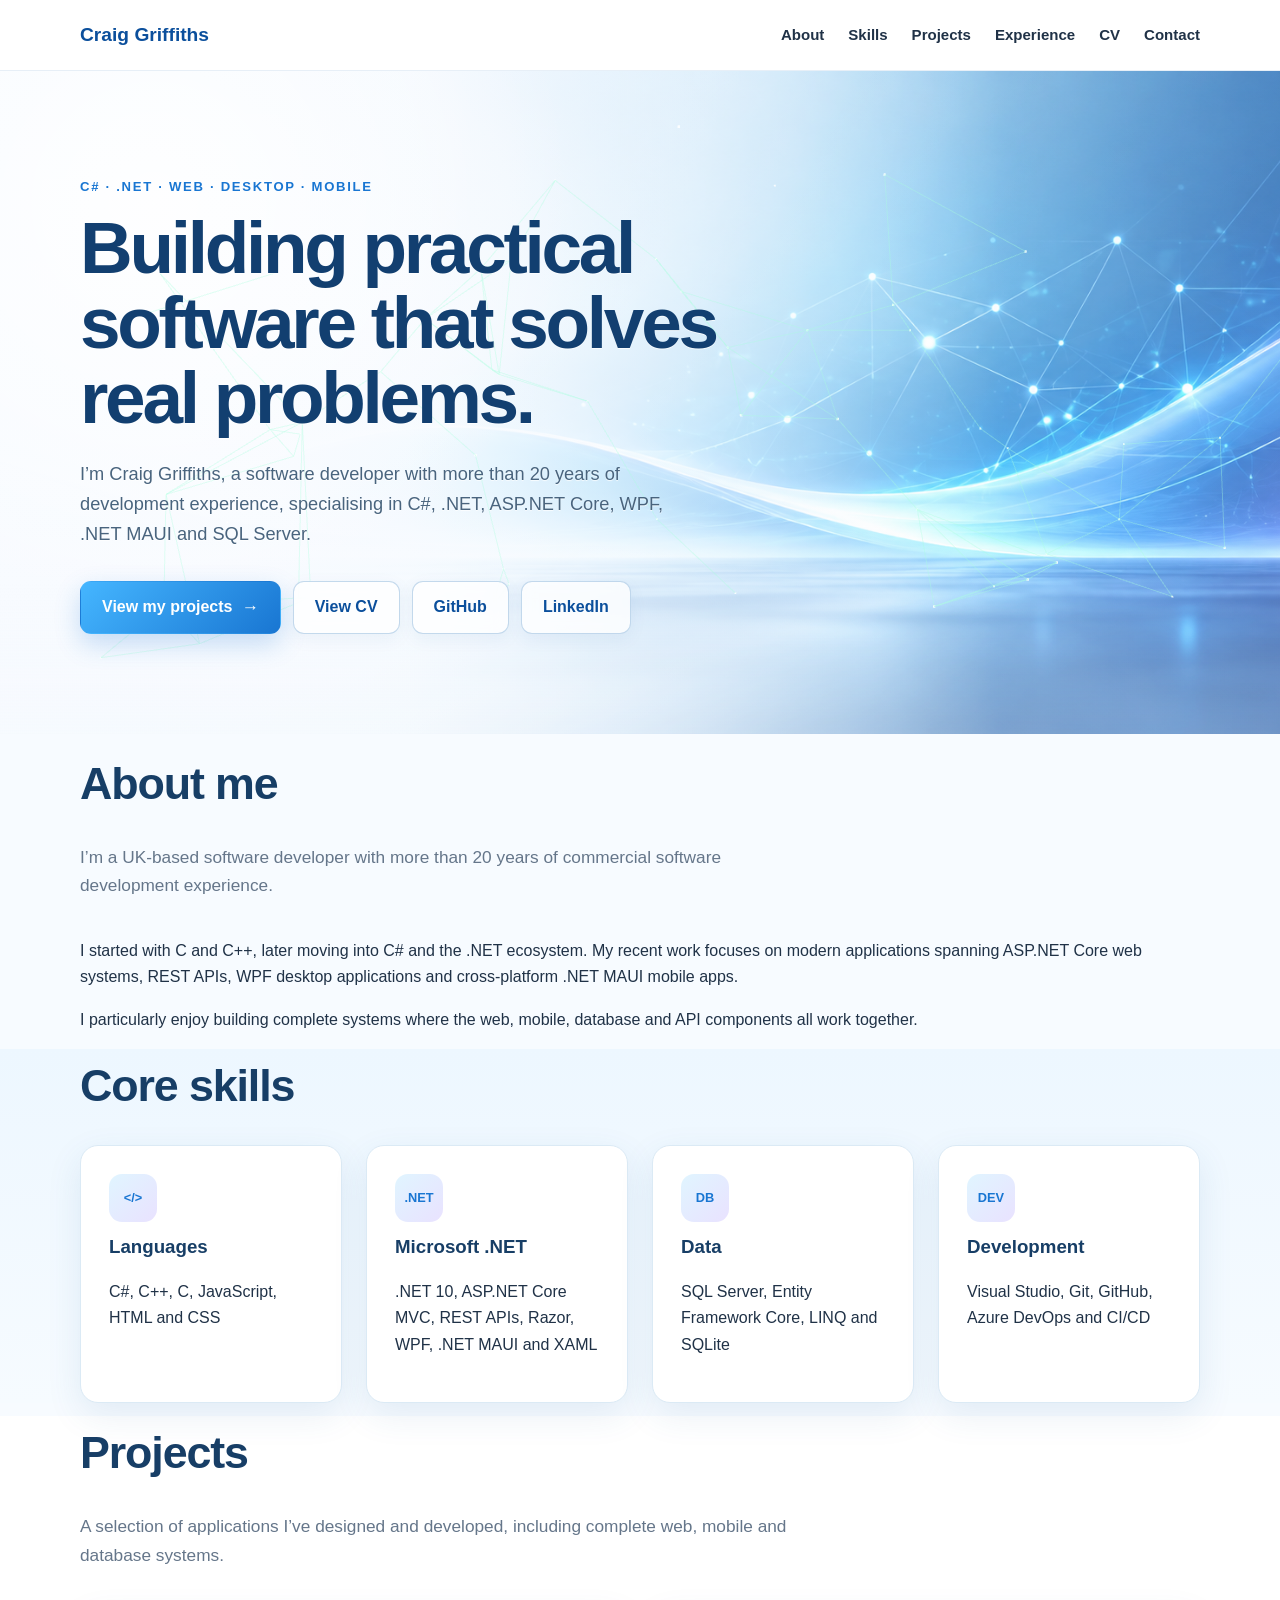
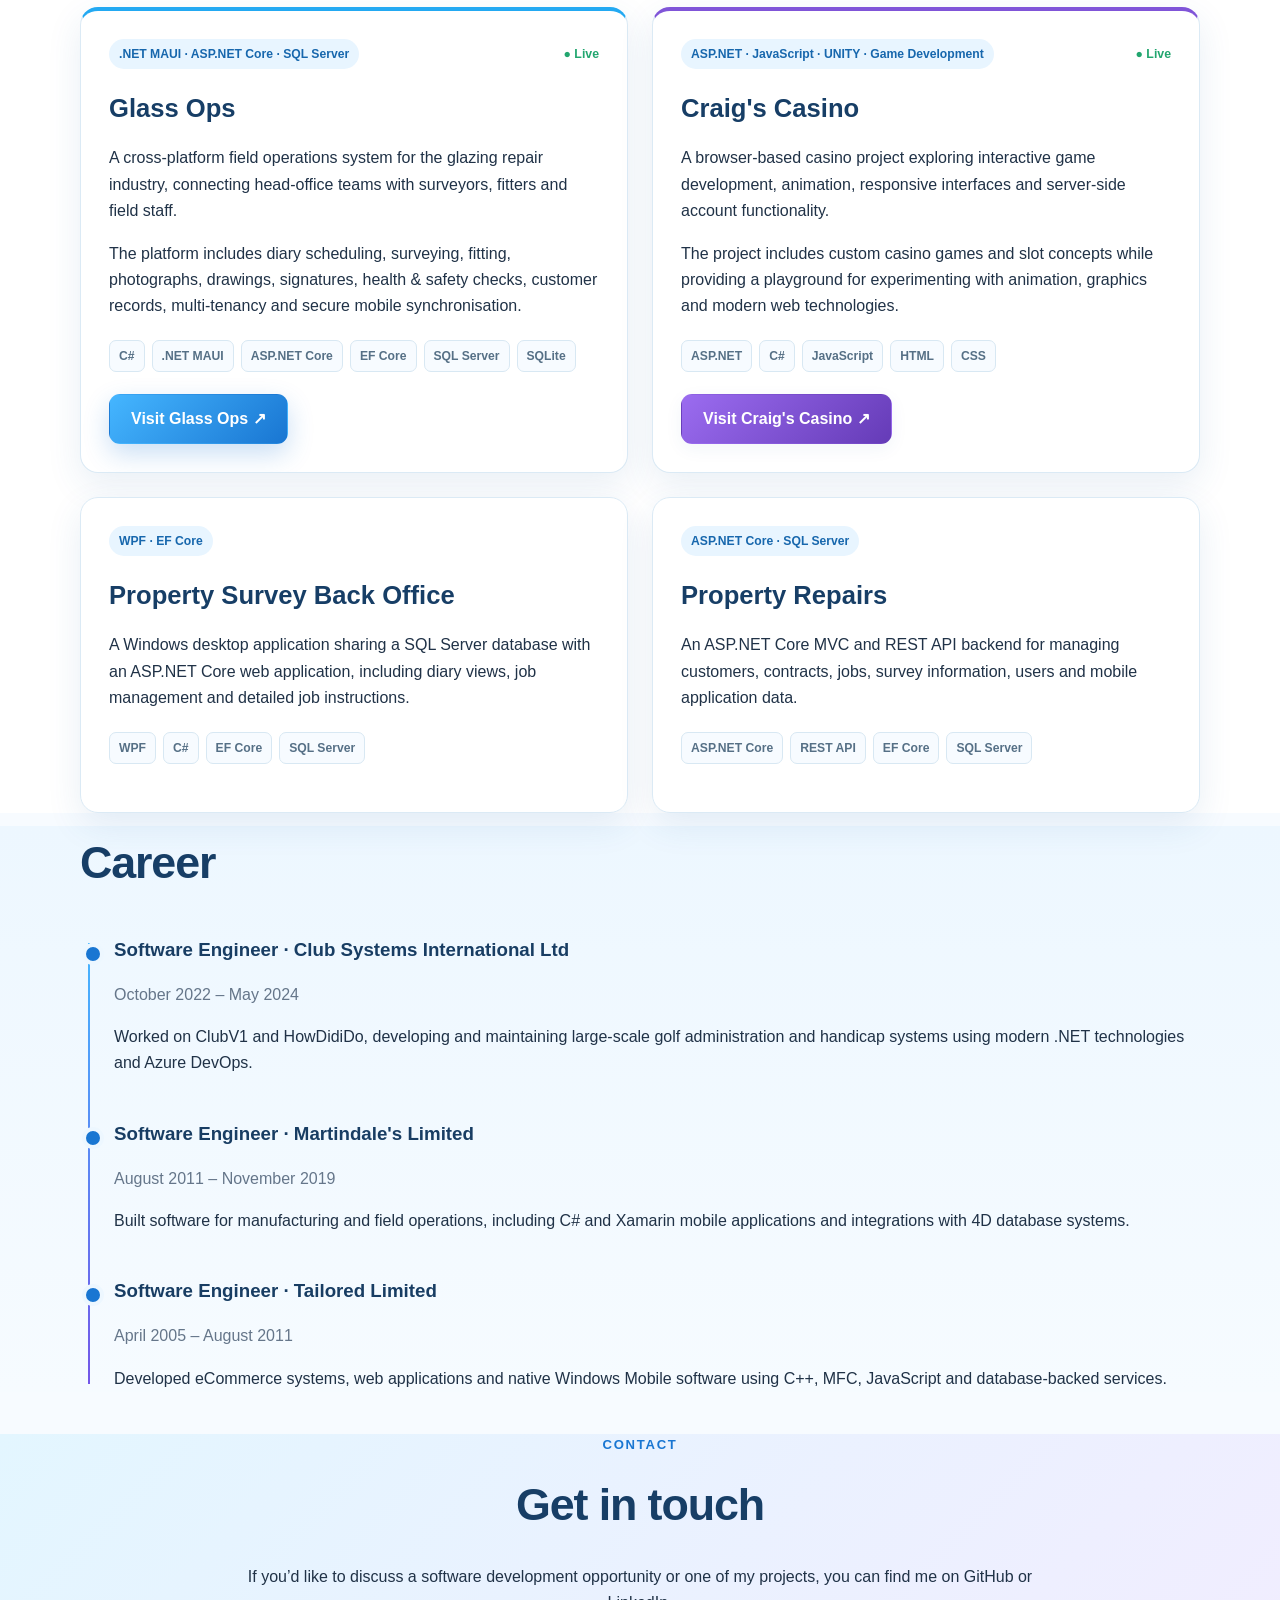
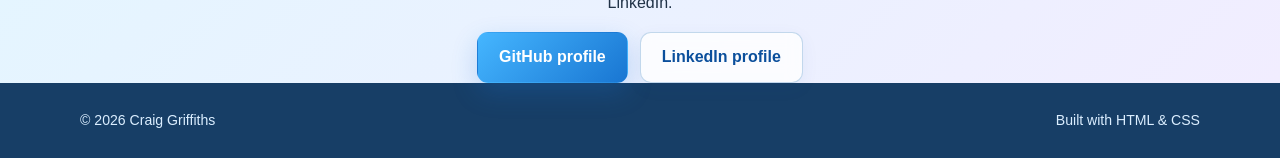
==== index.html @ 045faad8 "updates" ====
<!DOCTYPE html>
<html lang="en">
<head>
    <meta charset="UTF-8" />
    <meta name="viewport" content="width=device-width, initial-scale=1.0" />

    <title>Craig Griffiths | .NET Software Developer</title>

    <meta name="description"
          content="Craig Griffiths - .NET Software Developer with over 20 years of experience in C#, ASP.NET Core, .NET MAUI, WPF, SQL Server and software development." />

    <link rel="canonical" href="https://glassops.co.uk/" />

    <meta property="og:title"
          content="Craig Griffiths | .NET Software Developer" />
    <meta property="og:description"
          content=".NET Software Developer specialising in C#, ASP.NET Core, .NET MAUI, WPF and SQL Server." />
    <meta property="og:url"
          content="https://glassops.co.uk/" />
    <meta property="og:type"
          content="website" />

    <link rel="icon" type="image/png"
          sizes="32x32" href="Images/favicon-32x32.png" />
    <link rel="icon" type="image/png"
          sizes="16x16" href="Images/favicon-16x16.png" />
    <link rel="apple-touch-icon"
          sizes="180x180" href="Images/apple-touch-icon.png" />

    <link rel="stylesheet" href="style.css" />
</head>

<body>

    <header class="site-header">
        <div class="container nav-wrap">

            <a class="brand" href="#top">
                Craig Griffiths
            </a>
            <nav aria-label="Main navigation">
                <a href="#about">About</a>
                <a href="#skills">Skills</a>
                <a href="#projects">Projects</a>
                <a href="#experience">Experience</a>
                <a href="Craig-Griffiths-CV.pdf"
                   target="_blank"
                   rel="noopener">
                    CV
                </a>
                <a href="#contact">Contact</a>
            </nav>

        </div>
    </header>


    <main id="top">

        <!-- HERO -->
        <section class="hero">

            <div id="hero-3d"></div>

            <div class="hero-glow hero-glow-one"></div>
            <div class="hero-glow hero-glow-two"></div>

            <div class="container hero-content hero-content-panel">

                <p class="eyebrow">
                    C# · .NET · Web · Desktop · Mobile
                </p>

                <h1>
                    Building practical software
                    that solves real problems.
                </h1>

                <p class="lead">
                    I’m Craig Griffiths, a software developer with more than
                    20 years of development experience, specialising in C#,
                    .NET, ASP.NET Core, WPF, .NET MAUI and SQL Server.
                </p>

                <div class="actions">

                    <a class="button primary"
                       href="#projects">
                        View my projects <span class="button-arrow">→</span>
                    </a>

                    <a class="button"
                       href="Craig-Griffiths-CV.pdf"
                       target="_blank"
                       rel="noopener">
                        View CV
                    </a>

                    <a class="button"
                       href="https://github.com/craiggriffiths2007"
                       target="_blank"
                       rel="noreferrer">
                        GitHub
                    </a>

                    <a class="button"
                       href="https://www.linkedin.com/in/craig-griffiths-manchester/"
                       target="_blank"
                       rel="noreferrer">
                        LinkedIn
                    </a>

                </div>

            </div>

        </section>


        <!-- ABOUT -->
        <section id="about" class="section">

            <div class="container">

                <p class="section-label"></p>

                <h2>About me</h2>

                <p class="section-intro">
                    I’m a UK-based software developer with more than 20 years
                    of commercial software development experience.
                </p>

                <p>
                    I started with C and C++, later moving into C# and the
                    .NET ecosystem. My recent work focuses on modern applications
                    spanning ASP.NET Core web systems, REST APIs, WPF desktop
                    applications and cross-platform .NET MAUI mobile apps.
                </p>

                <p>
                    I particularly enjoy building complete systems where the web,
                    mobile, database and API components all work together.
                </p>

            </div>

        </section>


        <!-- SKILLS -->
        <section id="skills" class="section alt">

            <div class="container">

                <p class="section-label"></p>

                <h2>Core skills</h2>

                <div class="cards skills-grid">

                    <article class="card">
                        <div class="skill-icon">&lt;/&gt;</div>
                        <h3>Languages</h3>
                        <p>
                            C#, C++, C, JavaScript,
                            HTML and CSS
                        </p>
                    </article>

                    <article class="card">
                        <div class="skill-icon">.NET</div>
                        <h3>Microsoft .NET</h3>
                        <p>
                            .NET 10, ASP.NET Core MVC,
                            REST APIs, Razor, WPF,
                            .NET MAUI and XAML
                        </p>
                    </article>

                    <article class="card">
                        <div class="skill-icon">DB</div>
                        <h3>Data</h3>
                        <p>
                            SQL Server, Entity Framework Core,
                            LINQ and SQLite
                        </p>
                    </article>

                    <article class="card">
                        <div class="skill-icon">DEV</div>
                        <h3>Development</h3>
                        <p>
                            Visual Studio, Git, GitHub,
                            Azure DevOps and CI/CD
                        </p>
                    </article>

                </div>

            </div>

        </section>


        <!-- PROJECTS -->
        <section id="projects" class="section projects-section">

            <div class="container">

                <p class="section-label"></p>

                <h2>Projects</h2>

                <p class="section-intro">
                    A selection of applications I’ve designed and developed,
                    including complete web, mobile and database systems.
                </p>


                <div class="cards project-grid">


                    <!-- GLASS OPS -->
                    <article class="card project-card featured-project">

                        <div class="project-top">

                            <span class="tag">
                                .NET MAUI · ASP.NET Core · SQL Server
                            </span>

                            <span class="live-badge">
                                ● Live
                            </span>

                        </div>

                        <h3>Glass Ops</h3>

                        <p>
                            A cross-platform field operations system for the
                            glazing repair industry, connecting head-office
                            teams with surveyors, fitters and field staff.
                        </p>

                        <p>
                            The platform includes diary scheduling, surveying,
                            fitting, photographs, drawings, signatures,
                            health &amp; safety checks, customer records,
                            multi-tenancy and secure mobile synchronisation.
                        </p>

                        <div class="project-tech">
                            <span>C#</span>
                            <span>.NET MAUI</span>
                            <span>ASP.NET Core</span>
                            <span>EF Core</span>
                            <span>SQL Server</span>
                            <span>SQLite</span>
                        </div>

                        <div class="project-actions">

                            <a class="button primary"
                               href="https://glassops.runasp.net/"
                               target="_blank"
                               rel="noopener">
                                Visit Glass Ops ↗
                            </a>

                        </div>

                    </article>


                    <!-- CRAIG'S CASINO -->
                    <article class="card project-card casino-project">

                        <div class="project-top">

                            <span class="tag">
                                ASP.NET · JavaScript · UNITY · Game Development
                            </span>

                            <span class="live-badge">
                                ● Live
                            </span>

                        </div>

                        <h3>Craig's Casino</h3>

                        <p>
                            A browser-based casino project exploring interactive
                            game development, animation, responsive interfaces
                            and server-side account functionality.
                        </p>

                        <p>
                            The project includes custom casino games and slot
                            concepts while providing a playground for experimenting
                            with animation, graphics and modern web technologies.
                        </p>

                        <div class="project-tech">
                            <span>ASP.NET</span>
                            <span>C#</span>
                            <span>JavaScript</span>
                            <span>HTML</span>
                            <span>CSS</span>
                        </div>

                        <div class="project-actions">

                            <a class="button casino-button"
                               href="https://craigscasino.runasp.net/"
                               target="_blank"
                               rel="noopener">
                                Visit Craig's Casino ↗
                            </a>

                        </div>

                    </article>


                    <!-- BACK OFFICE -->
                    <article class="card project-card">

                        <span class="tag">
                            WPF · EF Core
                        </span>

                        <h3>Property Survey Back Office</h3>

                        <p>
                            A Windows desktop application sharing a SQL Server
                            database with an ASP.NET Core web application,
                            including diary views, job management and detailed
                            job instructions.
                        </p>

                        <div class="project-tech">
                            <span>WPF</span>
                            <span>C#</span>
                            <span>EF Core</span>
                            <span>SQL Server</span>
                        </div>

                    </article>


                    <!-- PROPERTY REPAIRS -->
                    <article class="card project-card">

                        <span class="tag">
                            ASP.NET Core · SQL Server
                        </span>

                        <h3>Property Repairs</h3>

                        <p>
                            An ASP.NET Core MVC and REST API backend for managing
                            customers, contracts, jobs, survey information,
                            users and mobile application data.
                        </p>

                        <div class="project-tech">
                            <span>ASP.NET Core</span>
                            <span>REST API</span>
                            <span>EF Core</span>
                            <span>SQL Server</span>
                        </div>

                    </article>

                </div>

            </div>

        </section>


        <!-- EXPERIENCE -->
        <section id="experience" class="section alt">

            <div class="container">

                <p class="section-label"></p>

                <h2>Career</h2>

                <div class="timeline">

                    <article>

                        <h3>
                            Software Engineer
                            <span>· Club Systems International Ltd</span>
                        </h3>

                        <p class="muted">
                            October 2022 – May 2024
                        </p>

                        <p>
                            Worked on ClubV1 and HowDidiDo, developing and
                            maintaining large-scale golf administration and
                            handicap systems using modern .NET technologies
                            and Azure DevOps.
                        </p>

                    </article>


                    <article>

                        <h3>
                            Software Engineer
                            <span>· Martindale's Limited</span>
                        </h3>

                        <p class="muted">
                            August 2011 – November 2019
                        </p>

                        <p>
                            Built software for manufacturing and field operations,
                            including C# and Xamarin mobile applications and
                            integrations with 4D database systems.
                        </p>

                    </article>


                    <article>

                        <h3>
                            Software Engineer
                            <span>· Tailored Limited</span>
                        </h3>

                        <p class="muted">
                            April 2005 – August 2011
                        </p>

                        <p>
                            Developed eCommerce systems, web applications and
                            native Windows Mobile software using C++, MFC,
                            JavaScript and database-backed services.
                        </p>

                    </article>

                </div>

            </div>

        </section>


        <!-- CONTACT -->
        <section id="contact" class="section contact-section">

            <div class="container narrow">

                <p class="section-label">Contact</p>

                <h2>Get in touch</h2>

                <p>
                    If you’d like to discuss a software development opportunity
                    or one of my projects, you can find me on GitHub or LinkedIn.
                </p>

                <div class="actions center">

                    <a class="button primary"
                       href="https://github.com/craiggriffiths2007"
                       target="_blank"
                       rel="noreferrer">
                        GitHub profile
                    </a>

                    <a class="button"
                       href="https://www.linkedin.com/in/craig-griffiths-4142313aa/"
                       target="_blank"
                       rel="noreferrer">
                        LinkedIn profile
                    </a>

                </div>

            </div>

        </section>

    </main>


    <footer>

        <div class="container footer-content">

            <span>
                © <span id="year"></span> Craig Griffiths
            </span>

            <span>
                Built with HTML &amp; CSS
            </span>

        </div>

    </footer>


    <script>
        document.getElementById('year').textContent =
            new Date().getFullYear();
    </script>

    <script src="lib/three.min.js"></script>
    <script src="hero3d.js"></script>

</body>
</html>
---- style.css ----
:root {
    --blue: #1976d2;
    --blue-dark: #0b4f9c;
    --blue-light: #45b6ff;
    --cyan: #15c5e8;
    --purple: #7357e8;
    --green: #22a66f;
    --casino: #8055d8;
    --casino-dark: #653bb7;
    --text: #203247;
    --muted: #65768a;
    --background: #f7fbff;
    --background-alt: #edf7ff;
    --card: #ffffff;
    --border: #dbeaf5;
    --shadow: 0 12px 35px rgba(40, 100, 160, 0.10);
    --radius: 18px;
}

* {
    box-sizing: border-box;
}

html {
    scroll-behavior: smooth;
}

body {
    margin: 0;
    font-family: Inter, -apple-system, BlinkMacSystemFont, "Segoe UI", sans-serif;
    background: var(--background);
    color: var(--text);
    line-height: 1.65;
}

.container {
    width: min(1120px, calc(100% - 40px));
    margin: 0 auto;
}

.narrow {
    max-width: 820px;
}

/* HEADER */

.site-header {
    position: sticky;
    top: 0;
    z-index: 50;
    background: rgba(255, 255, 255, 0.92);
    backdrop-filter: blur(16px);
    -webkit-backdrop-filter: blur(16px);
    border-bottom: 1px solid rgba(20, 100, 180, 0.10);
}

.nav-wrap {
    min-height: 70px;
    display: flex;
    align-items: center;
    justify-content: space-between;
    gap: 30px;
}

.brand {
    color: var(--blue-dark);
    font-size: 1.2rem;
    font-weight: 800;
    text-decoration: none;
}

nav {
    display: flex;
    gap: 24px;
}

nav a {
    color: var(--text);
    font-size: 0.94rem;
    font-weight: 600;
    text-decoration: none;
    transition: color 0.2s ease, transform 0.2s ease;
}

nav a:hover {
    color: var(--blue);
}

/* HERO */

.hero {
    position: relative;
    overflow: hidden;
    min-height: 550px;
    display: flex;
    align-items: center;
    isolation: isolate;

    /* LinkedIn-style artwork as the hero background */
    background-image:
        linear-gradient(
            90deg,
            rgba(247, 251, 255, 0.97) 0%,
            rgba(247, 251, 255, 0.91) 32%,
            rgba(247, 251, 255, 0.55) 54%,
            rgba(247, 251, 255, 0.06) 78%
        ),
        url("Images/hero-background.png");

    background-size: cover;
    background-position: center;
    background-repeat: no-repeat;
}

.hero::before {
    content: "";
    position: absolute;
    inset: 0;
    z-index: 0;
    pointer-events: none;
    background:
        radial-gradient(circle at 12% 20%, rgba(255,255,255,0.88), transparent 34%),
        linear-gradient(180deg, rgba(255,255,255,0.05), rgba(255,255,255,0.12));
}

.hero::after {
    content: "";
    position: absolute;
    inset: auto 0 0 0;
    height: 150px;
    z-index: 1;
    pointer-events: none;
    background: linear-gradient(to bottom, transparent, rgba(247, 251, 255, 0.20));
}

#hero-3d {
    position: absolute;
    inset: 0;
    z-index: 1;
    pointer-events: none;
}

#hero-3d canvas {
    display: block;
    width: 100%;
    height: 100%;
}

.hero-glow {
    display: none;
}

.hero-content {
    position: relative;
    z-index: 3;
    padding: 92px 0 100px;
    max-width: none;
}

.hero-content-panel {
    width: min(1120px, calc(100% - 40px));
}

.hero-content-panel > * {
    max-width: 650px;
}

.eyebrow,
.section-label {
    margin-bottom: 12px;
    color: var(--blue);
    font-size: 0.82rem;
    font-weight: 800;
    letter-spacing: 0.13em;
    text-transform: uppercase;
}

.hero h1 {
    max-width: 660px;
    margin: 0 0 24px;
    color: #123f70;
    font-size: clamp(2.8rem, 5.7vw, 4.65rem);
    line-height: 1.03;
    letter-spacing: -0.045em;
    text-wrap: balance;
    text-shadow: 0 1px 0 rgba(255,255,255,0.7);
}

.lead {
    max-width: 620px;
    margin-bottom: 32px;
    color: #49647e;
    font-size: 1.14rem;
    line-height: 1.65;
    text-shadow: 0 1px 1px rgba(255,255,255,0.8);
}

/* BUTTONS */

.actions {
    display: flex;
    flex-wrap: wrap;
    gap: 12px;
}

.actions.center {
    justify-content: center;
}

.button {
    display: inline-flex;
    align-items: center;
    justify-content: center;
    gap: 9px;
    min-height: 48px;
    padding: 11px 21px;
    border: 1px solid rgba(92, 151, 201, 0.36);
    border-radius: 11px;
    background: rgba(255,255,255,0.80);
    backdrop-filter: blur(8px);
    -webkit-backdrop-filter: blur(8px);
    color: var(--blue-dark);
    font-weight: 700;
    text-decoration: none;
    box-shadow: 0 5px 18px rgba(30, 92, 145, 0.06);
    transition: transform 0.2s ease, box-shadow 0.2s ease, background 0.2s ease;
}

.button:hover {
    transform: translateY(-2px);
    box-shadow: 0 10px 24px rgba(38, 111, 180, 0.16);
    background: rgba(255,255,255,0.96);
}

.button.primary {
    border-color: transparent;
    background: linear-gradient(135deg, var(--blue-light), var(--blue));
    color: white;
    box-shadow: 0 10px 26px rgba(25, 118, 210, 0.23);
}

.button.primary:hover {
    box-shadow: 0 13px 30px rgba(25, 118, 210, 0.29);
}

.button-arrow {
    font-size: 1.08rem;
    transition: transform 0.2s ease;
}

.button.primary:hover .button-arrow {
    transform: translateX(3px);
}

.casino-button {
    border-color: transparent;
    background: linear-gradient(135deg, #9b6cf0, var(--casino-dark));
    color: white;
}

/* SECTIONS */

.section {
    padding: 0px 0;
}

.section.alt {
    background: linear-gradient(180deg, #edf7ff, #f6fbff);
}

.section h2 {
    margin: 0 0 22px;
    color: #173e66;
    font-size: clamp(2rem, 4vw, 2.8rem);
    letter-spacing: -0.025em;
}

.section-intro {
    max-width: 740px;
    margin-bottom: 38px;
    color: var(--muted);
    font-size: 1.08rem;
}

/* CARDS */

.cards {
    display: grid;
    gap: 24px;
}

.skills-grid {
    grid-template-columns: repeat(4, minmax(0, 1fr));
}

.project-grid {
    grid-template-columns: repeat(2, minmax(0, 1fr));
}

.card {
    padding: 28px;
    border: 1px solid var(--border);
    border-radius: var(--radius);
    background: var(--card);
    box-shadow: var(--shadow);
    transition: transform 0.25s ease, box-shadow 0.25s ease;
}

.card:hover {
    transform: translateY(-5px);
    box-shadow: 0 18px 45px rgba(40, 100, 160, 0.15);
}

.card h3 {
    margin: 10px 0 12px;
    color: #173e66;
}

.skill-icon {
    width: 48px;
    height: 48px;
    display: flex;
    align-items: center;
    justify-content: center;
    border-radius: 13px;
    background: linear-gradient(135deg, #e0f5ff, #e9e2ff);
    color: var(--blue);
    font-size: 0.8rem;
    font-weight: 900;
}

/* PROJECTS */

.projects-section {
    background: white;
}

.project-card {
    position: relative;
    overflow: hidden;
}

.featured-project {
    border-top: 4px solid #23a9f2;
}

.casino-project {
    border-top: 4px solid var(--casino);
}

.project-top {
    display: flex;
    align-items: center;
    justify-content: space-between;
    gap: 12px;
}

.tag {
    display: inline-block;
    padding: 5px 10px;
    border-radius: 100px;
    background: #e8f5ff;
    color: #1767ad;
    font-size: 0.76rem;
    font-weight: 800;
}

.live-badge {
    color: var(--green);
    font-size: 0.77rem;
    font-weight: 800;
}

.project-card h3 {
    margin-top: 18px;
    font-size: 1.6rem;
}

.project-tech {
    display: flex;
    flex-wrap: wrap;
    gap: 7px;
    margin: 20px 0;
}

.project-tech span {
    padding: 5px 9px;
    border: 1px solid #d8e8f3;
    border-radius: 7px;
    background: #f7fbff;
    color: #567086;
    font-size: 0.76rem;
    font-weight: 650;
}

.project-actions {
    margin-top: 22px;
}

/* EXPERIENCE */

.timeline {
    position: relative;
    margin-top: 35px;
    padding-left: 34px;
}

.timeline::before {
    content: "";
    position: absolute;
    top: 8px;
    bottom: 8px;
    left: 8px;
    width: 2px;
    background: linear-gradient(var(--blue-light), var(--purple));
}

.timeline article {
    position: relative;
    margin-bottom: 42px;
}

.timeline article::before {
    content: "";
    position: absolute;
    left: -32px;
    top: 8px;
    width: 14px;
    height: 14px;
    border: 4px solid #edf7ff;
    border-radius: 50%;
    background: var(--blue);
}

.timeline h3 {
    margin-bottom: 5px;
    color: #183d63;
}

.timeline h3 span {
    font-weight: 600;
}

.muted {
    color: var(--muted);
}

/* CONTACT */

.contact-section {
    text-align: center;
    background: linear-gradient(135deg, #e3f6ff, #f1edff);
}

/* FOOTER */

footer {
    padding: 26px 0;
    background: #173e66;
    color: #dbeeff;
}

.footer-content {
    display: flex;
    justify-content: space-between;
    gap: 20px;
    font-size: 0.88rem;
}

/* RESPONSIVE */

@media (max-width: 900px) {
    .skills-grid {
        grid-template-columns: repeat(2, minmax(0, 1fr));
    }

    .hero {
        background-position: 58% center;
    }

    .hero-content-panel > * {
        max-width: 590px;
    }
}

@media (max-width: 700px) {
    .nav-wrap {
        flex-direction: column;
        padding: 16px 0;
    }

    nav {
        flex-wrap: wrap;
        justify-content: center;
        gap: 12px 18px;
    }

    .hero {
        min-height: auto;
        background-image:
            linear-gradient(
                90deg,
                rgba(247, 251, 255, 0.96) 0%,
                rgba(247, 251, 255, 0.88) 72%,
                rgba(247, 251, 255, 0.44) 100%
            ),
            url("Images/hero-background.png");
        background-position: 64% center;
    }

    .hero-content {
        padding: 68px 0 76px;
    }

    .hero h1 {
        font-size: clamp(2.5rem, 12vw, 3.6rem);
    }

    .lead {
        font-size: 1.05rem;
    }

    .skills-grid,
    .project-grid {
        grid-template-columns: 1fr;
    }

    .section {
        padding: 65px 0;
    }

    .footer-content {
        flex-direction: column;
        text-align: center;
    }
}

@media (prefers-reduced-motion: reduce) {
    html {
        scroll-behavior: auto;
    }

    #hero-3d {
        display: none;
    }

    .button,
    .card {
        transition: none;
    }
}
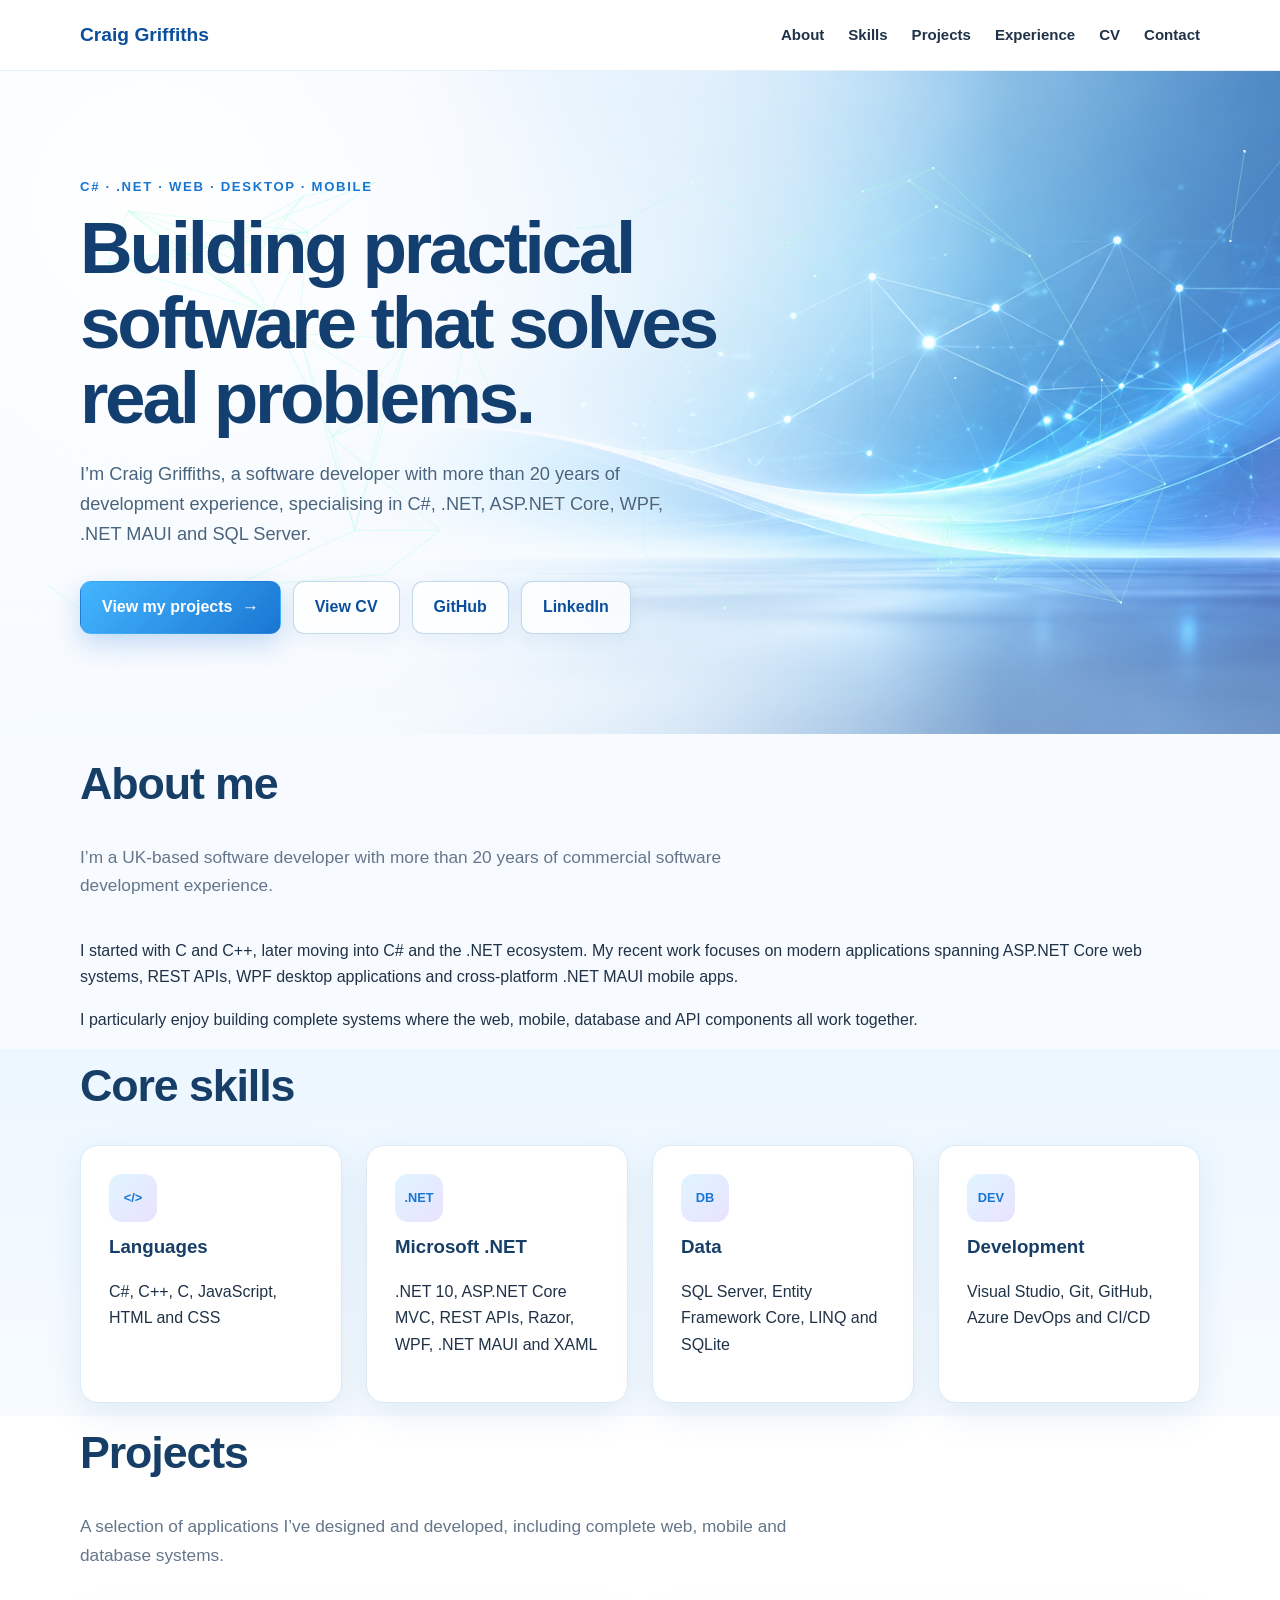
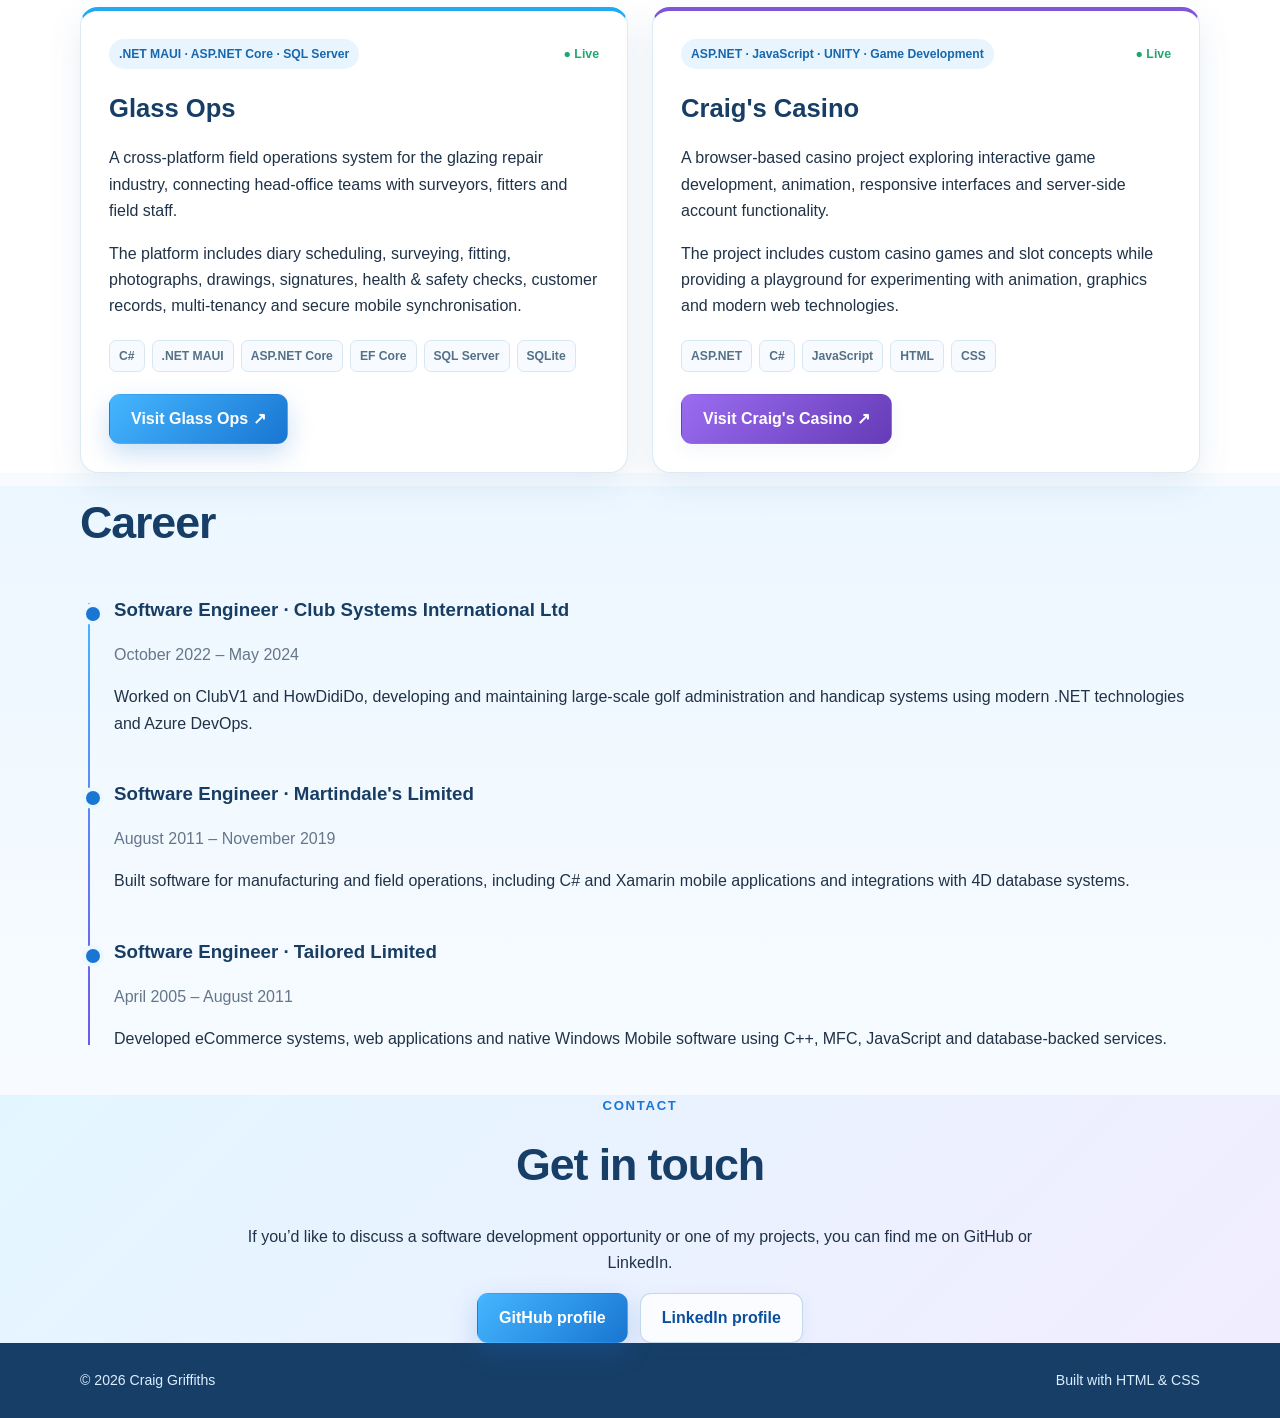
==== commit 8ddfd90f: "removed old projects" ====
--- a/index.html
+++ b/index.html
@@ -325,55 +325,7 @@
                     </article>
 
 
-                    <!-- BACK OFFICE -->
-                    <article class="card project-card">
-
-                        <span class="tag">
-                            WPF · EF Core
-                        </span>
-
-                        <h3>Property Survey Back Office</h3>
-
-                        <p>
-                            A Windows desktop application sharing a SQL Server
-                            database with an ASP.NET Core web application,
-                            including diary views, job management and detailed
-                            job instructions.
-                        </p>
-
-                        <div class="project-tech">
-                            <span>WPF</span>
-                            <span>C#</span>
-                            <span>EF Core</span>
-                            <span>SQL Server</span>
-                        </div>
-
-                    </article>
-
-
-                    <!-- PROPERTY REPAIRS -->
-                    <article class="card project-card">
-
-                        <span class="tag">
-                            ASP.NET Core · SQL Server
-                        </span>
-
-                        <h3>Property Repairs</h3>
-
-                        <p>
-                            An ASP.NET Core MVC and REST API backend for managing
-                            customers, contracts, jobs, survey information,
-                            users and mobile application data.
-                        </p>
-
-                        <div class="project-tech">
-                            <span>ASP.NET Core</span>
-                            <span>REST API</span>
-                            <span>EF Core</span>
-                            <span>SQL Server</span>
-                        </div>
-
-                    </article>
+             
 
                 </div>
 
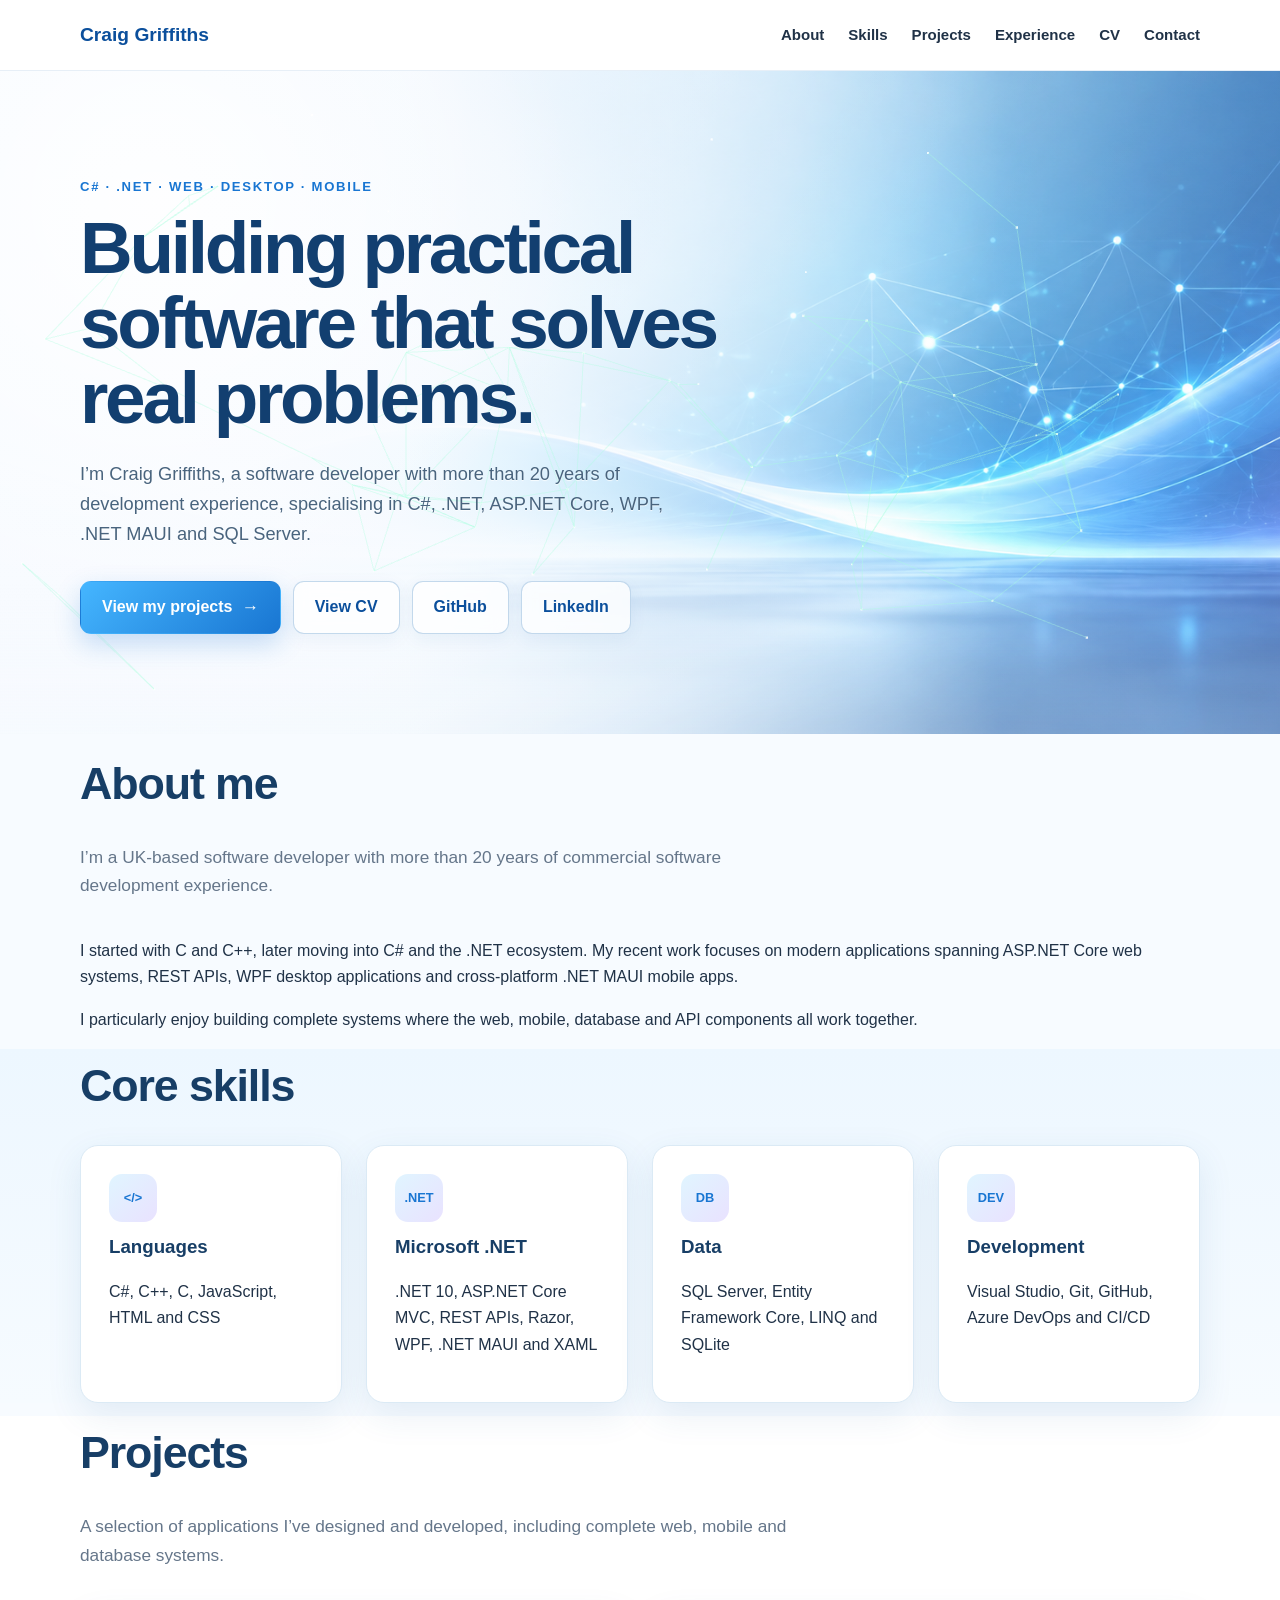
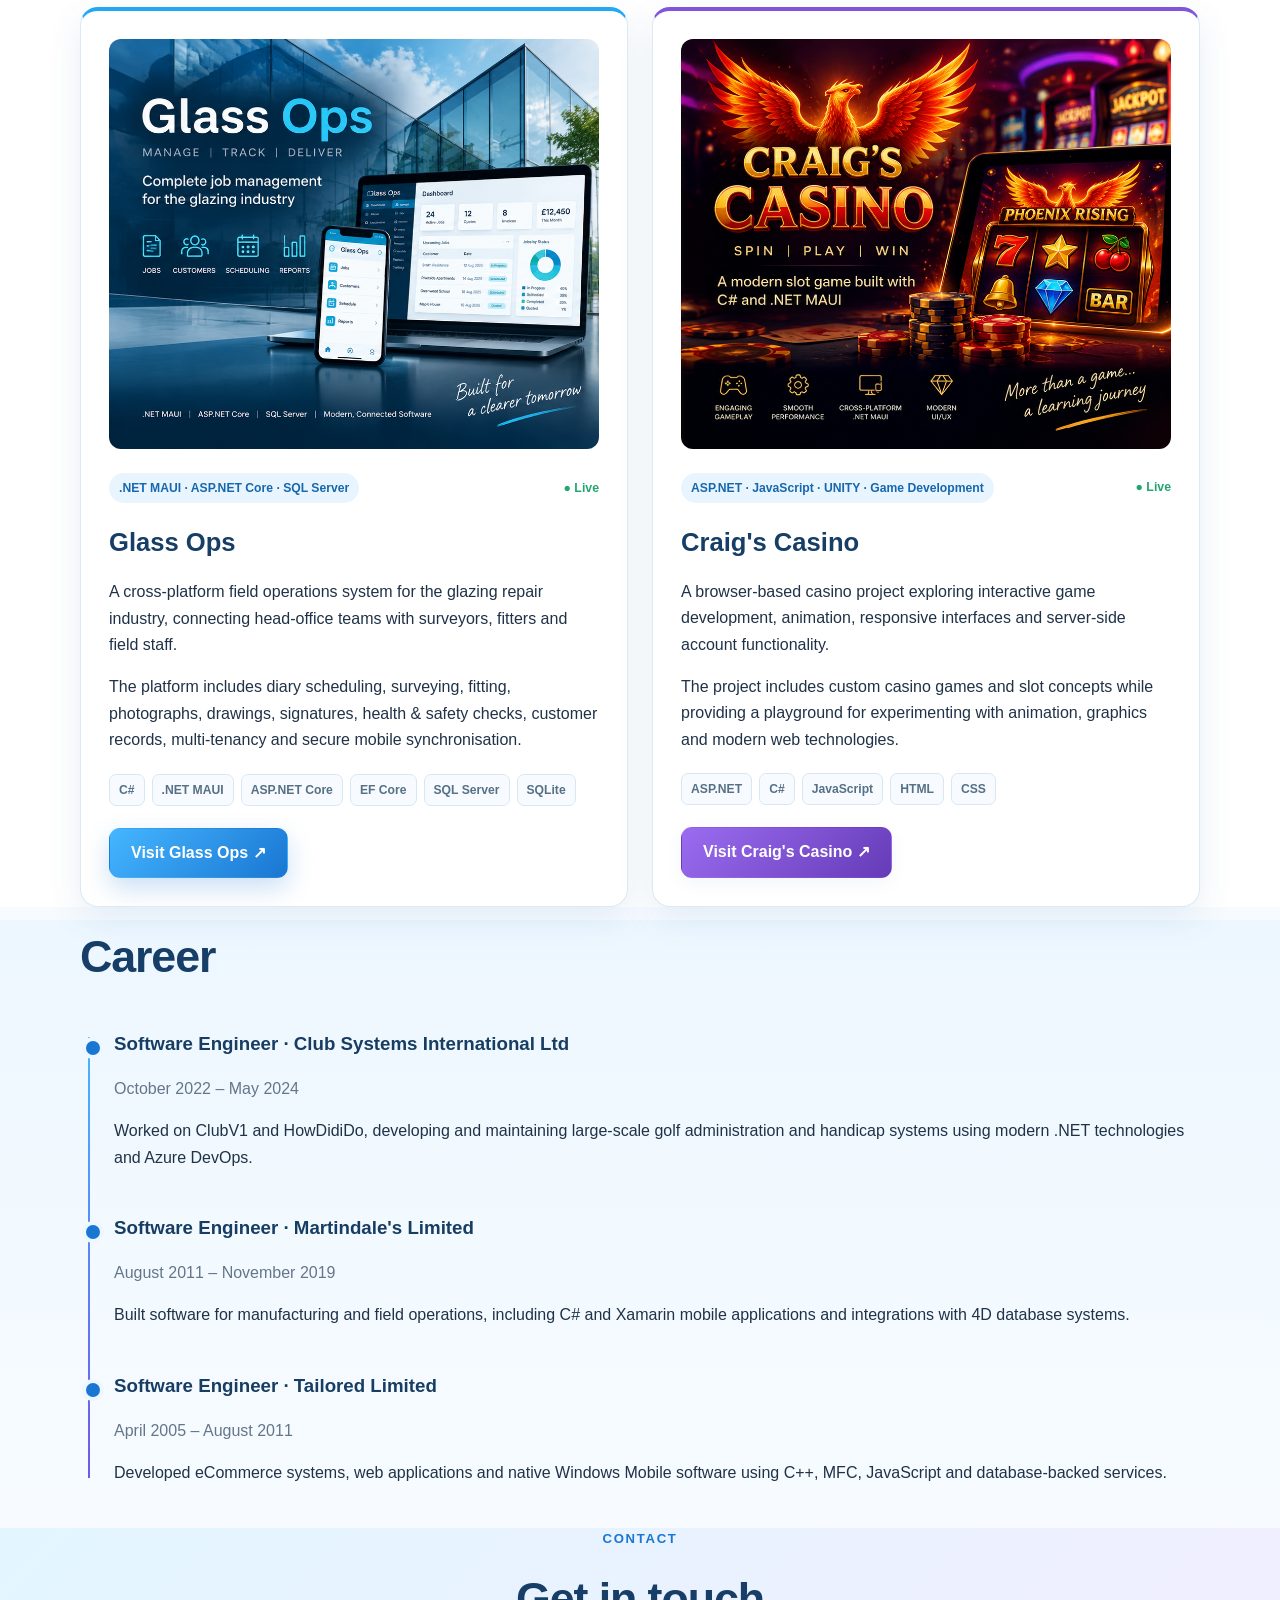
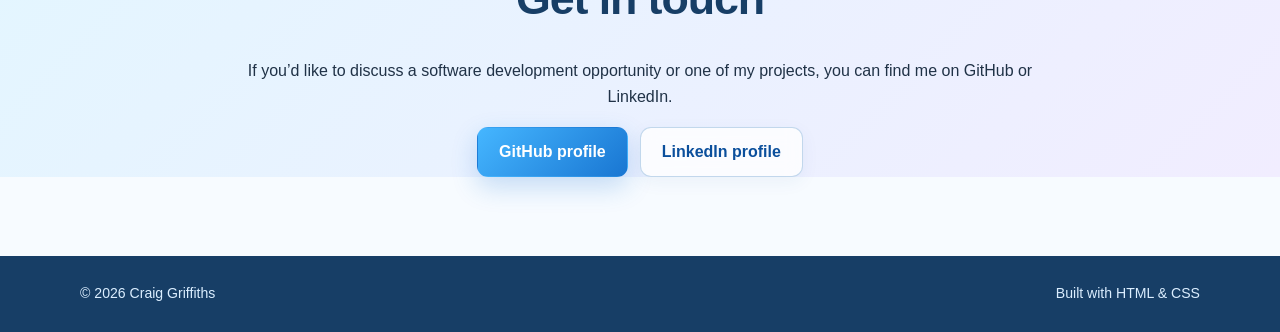
==== commit 20454273: "project images" ====
--- a/index.html
+++ b/index.html
@@ -224,6 +224,11 @@
                     <!-- GLASS OPS -->
                     <article class="card project-card featured-project">
 
+                        <div class="project-image">
+                            <img src="Images/glassops.png"
+                                 alt="Glass Ops project" />
+                        </div>
+
                         <div class="project-top">
 
                             <span class="tag">
@@ -235,6 +240,7 @@
                             </span>
 
                         </div>
+
 
                         <h3>Glass Ops</h3>
 
@@ -277,6 +283,11 @@
                     <!-- CRAIG'S CASINO -->
                     <article class="card project-card casino-project">
 
+                        <div class="project-image">
+                            <img src="Images/casino.png"
+                                 alt="Craig's Casino project" />
+                        </div>
+
                         <div class="project-top">
 
                             <span class="tag">
@@ -325,7 +336,7 @@
                     </article>
 
 
-             
+
 
                 </div>
 
@@ -447,7 +458,7 @@
             </div>
 
         </section>
-
+        <br /><br /><br />
     </main>
 
 
--- a/style.css
+++ b/style.css
@@ -21,6 +21,22 @@
     box-sizing: border-box;
 }
 
+.project-image {
+    width: 100%;
+    
+    overflow: hidden;
+    border-radius: 12px;
+    margin-bottom: 24px;
+}
+
+    .project-image img {
+        width: 100%;
+        height: 100%;
+        object-fit: cover;
+        object-position: center;
+        display: block;
+    }
+
 html {
     scroll-behavior: smooth;
 }
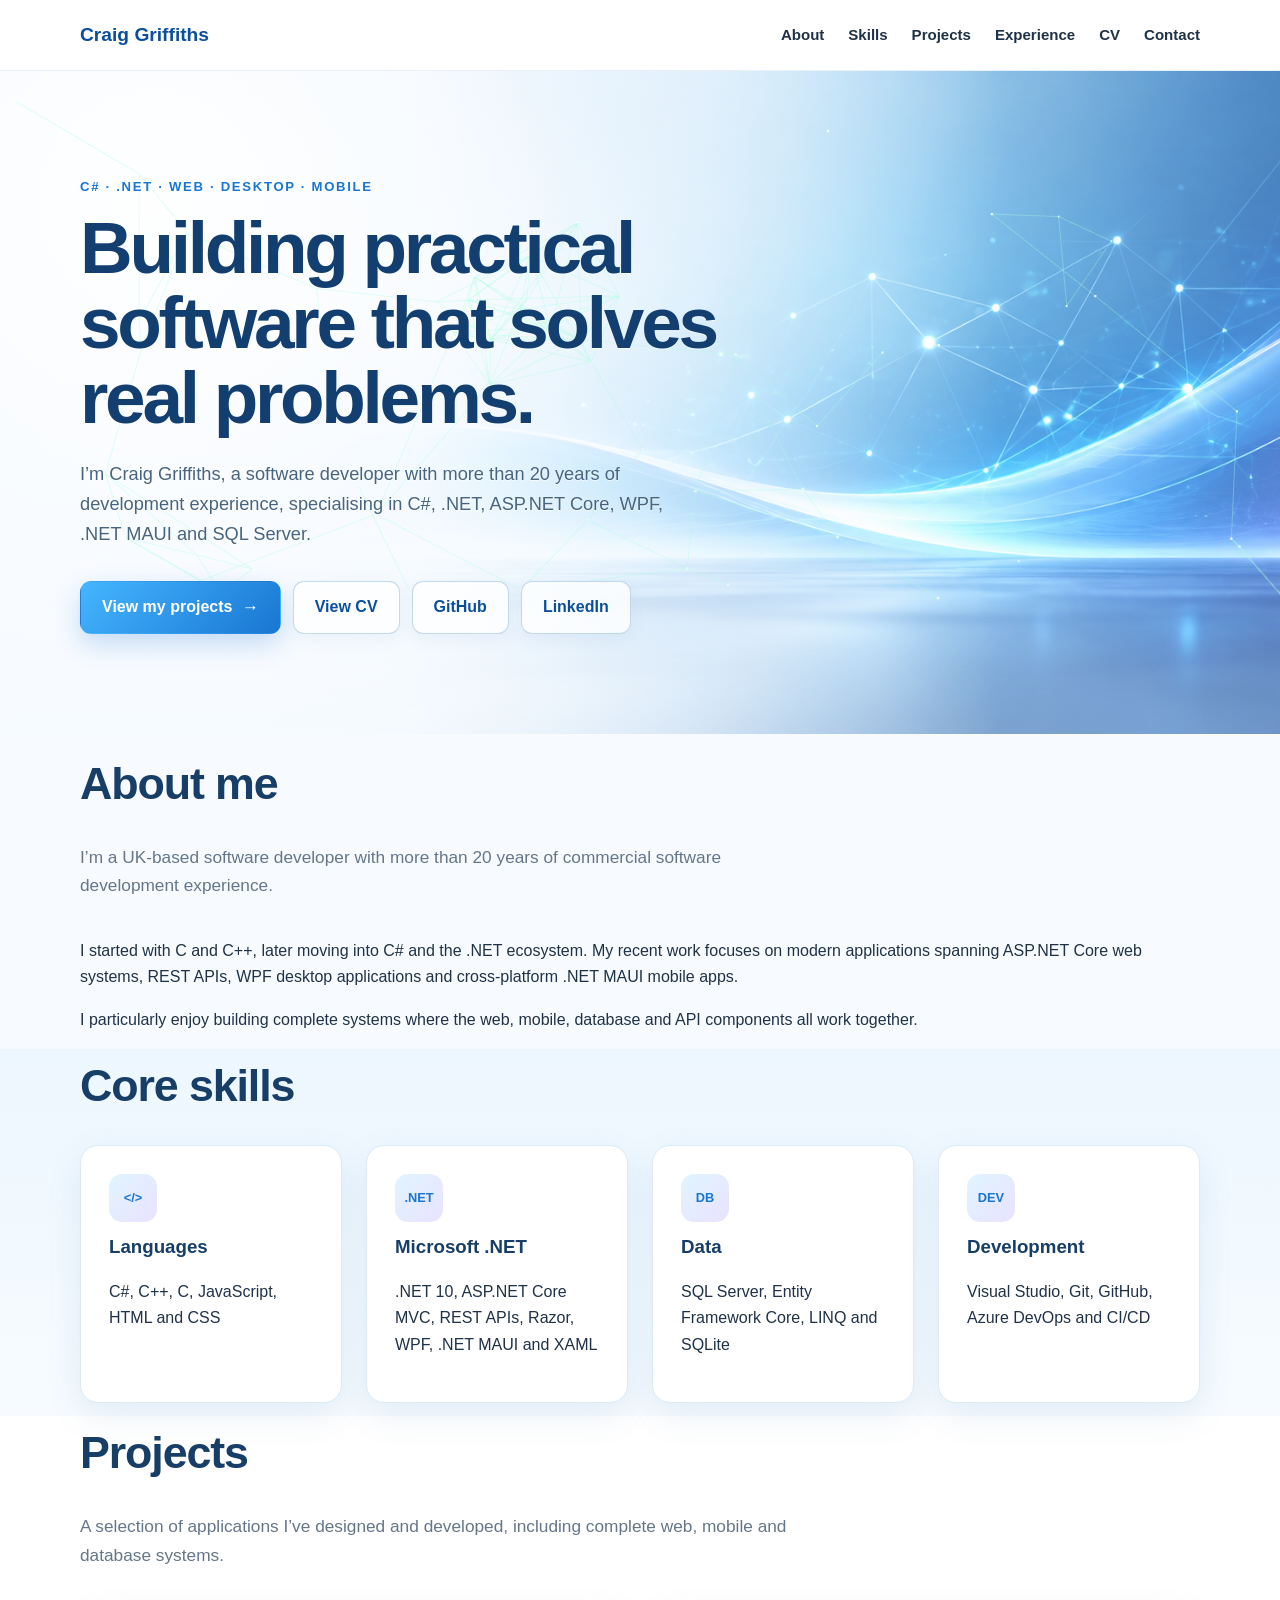
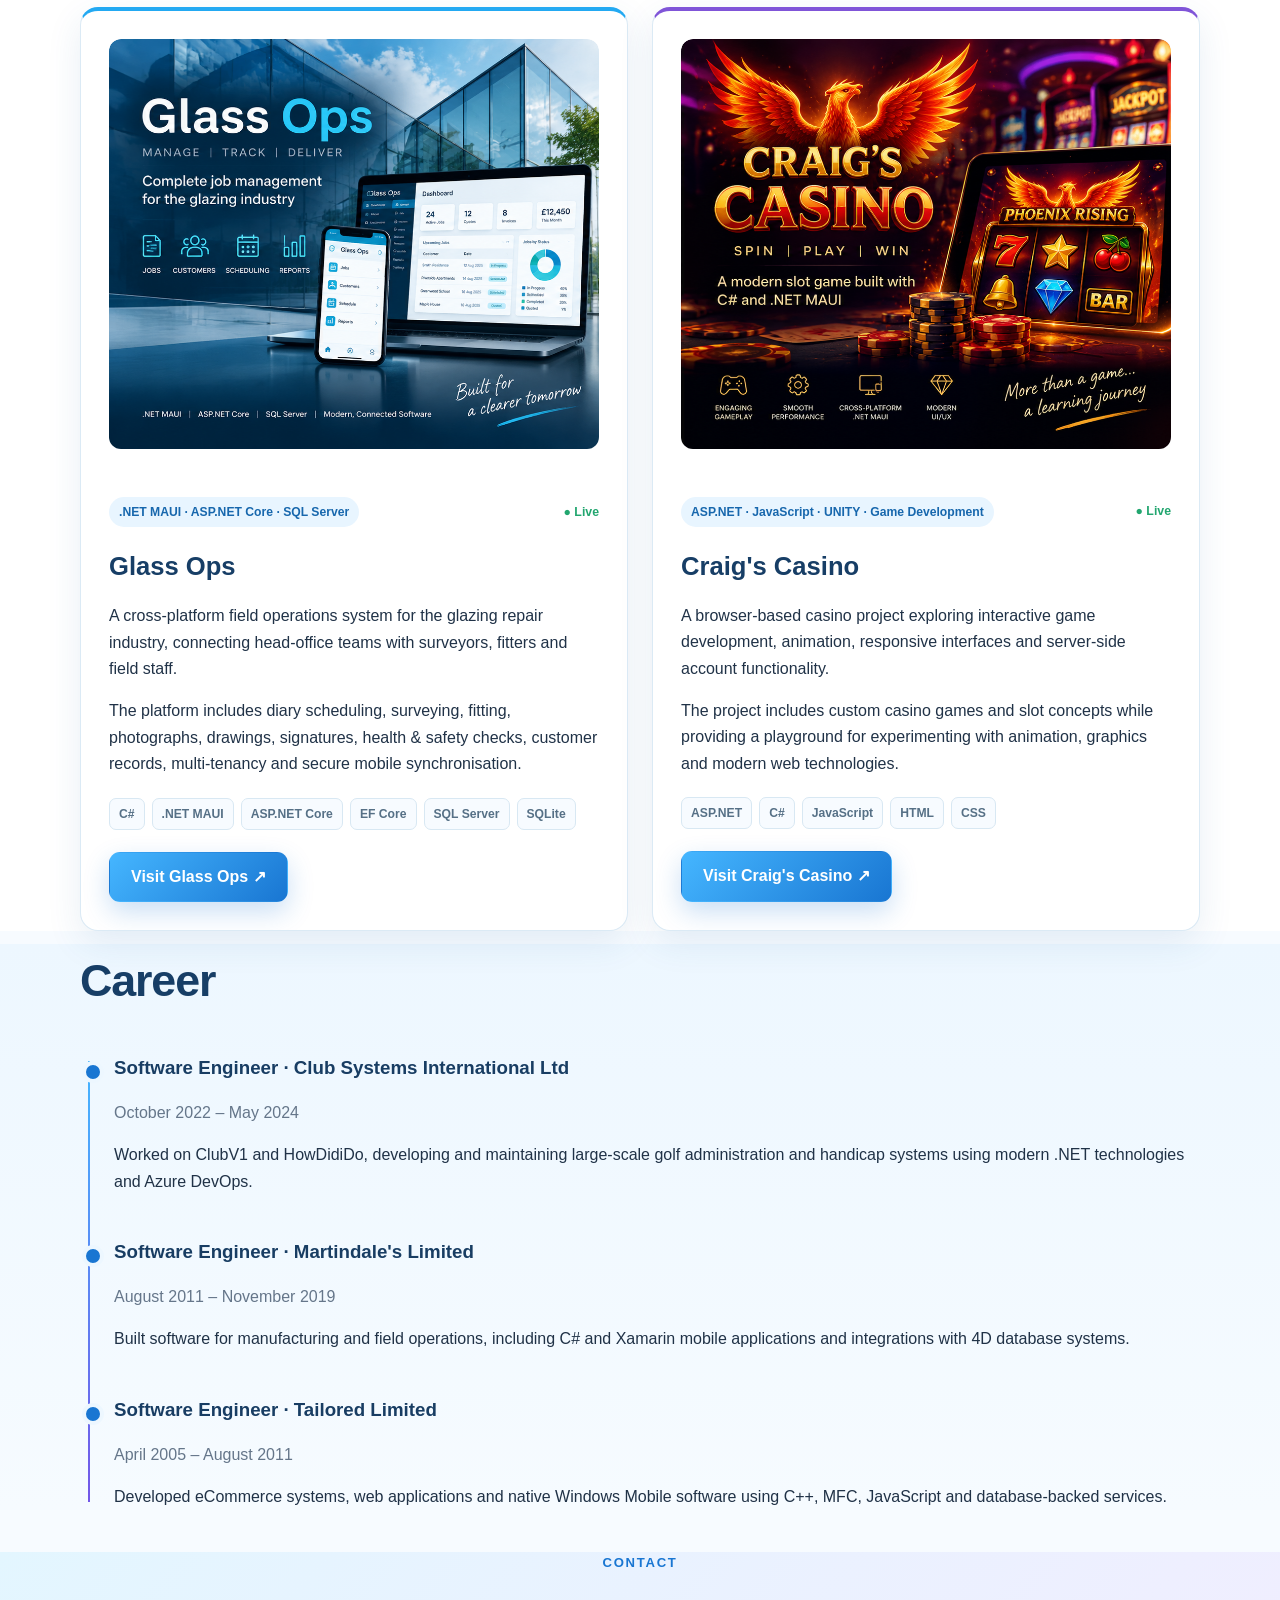
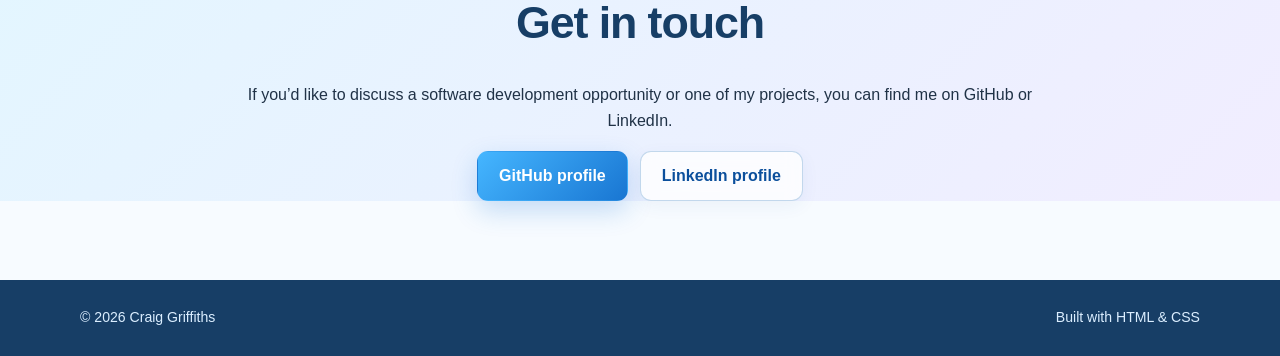
==== commit 8e5855fa: "project images" ====
--- a/index.html
+++ b/index.html
@@ -225,8 +225,17 @@
                     <article class="card project-card featured-project">
 
                         <div class="project-image">
-                            <img src="Images/glassops.png"
-                                 alt="Glass Ops project" />
+                            <a href="https://glassops.runasp.net/"
+                               target="_blank"
+                               rel="noopener"
+                               class="project-image-link">
+
+                                <div class="project-image">
+                                    <img src="Images/glassops.png"
+                                         alt="Visit Glass Ops" />
+                                </div>
+
+                            </a>
                         </div>
 
                         <div class="project-top">
@@ -284,8 +293,17 @@
                     <article class="card project-card casino-project">
 
                         <div class="project-image">
-                            <img src="Images/casino.png"
-                                 alt="Craig's Casino project" />
+                            <a href="https://craigscasino.runasp.net/"
+                               target="_blank"
+                               rel="noopener"
+                               class="project-image-link">
+
+                                <div class="project-image">
+                                    <img src="Images/casino.png"
+                                         alt="Visit Craig's Casino" />
+                                </div>
+
+                            </a>
                         </div>
 
                         <div class="project-top">
@@ -324,7 +342,7 @@
 
                         <div class="project-actions">
 
-                            <a class="button casino-button"
+                            <a class="button primary"
                                href="https://craigscasino.runasp.net/"
                                target="_blank"
                                rel="noopener">
--- a/style.css
+++ b/style.css
@@ -21,9 +21,14 @@
     box-sizing: border-box;
 }
 
+.project-image-link {
+    display: block;
+    text-decoration: none;
+}
+
 .project-image {
     width: 100%;
-    
+
     overflow: hidden;
     border-radius: 12px;
     margin-bottom: 24px;
@@ -35,7 +40,15 @@
         object-fit: cover;
         object-position: center;
         display: block;
-    }
+        transition: transform 0.3s ease, filter 0.3s ease;
+    }
+
+.project-image-link:hover img {
+    transform: scale(1.025);
+    filter: brightness(1.06);
+}
+
+
 
 html {
     scroll-behavior: smooth;
@@ -323,7 +336,7 @@
 }
 
 .card:hover {
-    transform: translateY(-5px);
+
     box-shadow: 0 18px 45px rgba(40, 100, 160, 0.15);
 }
 
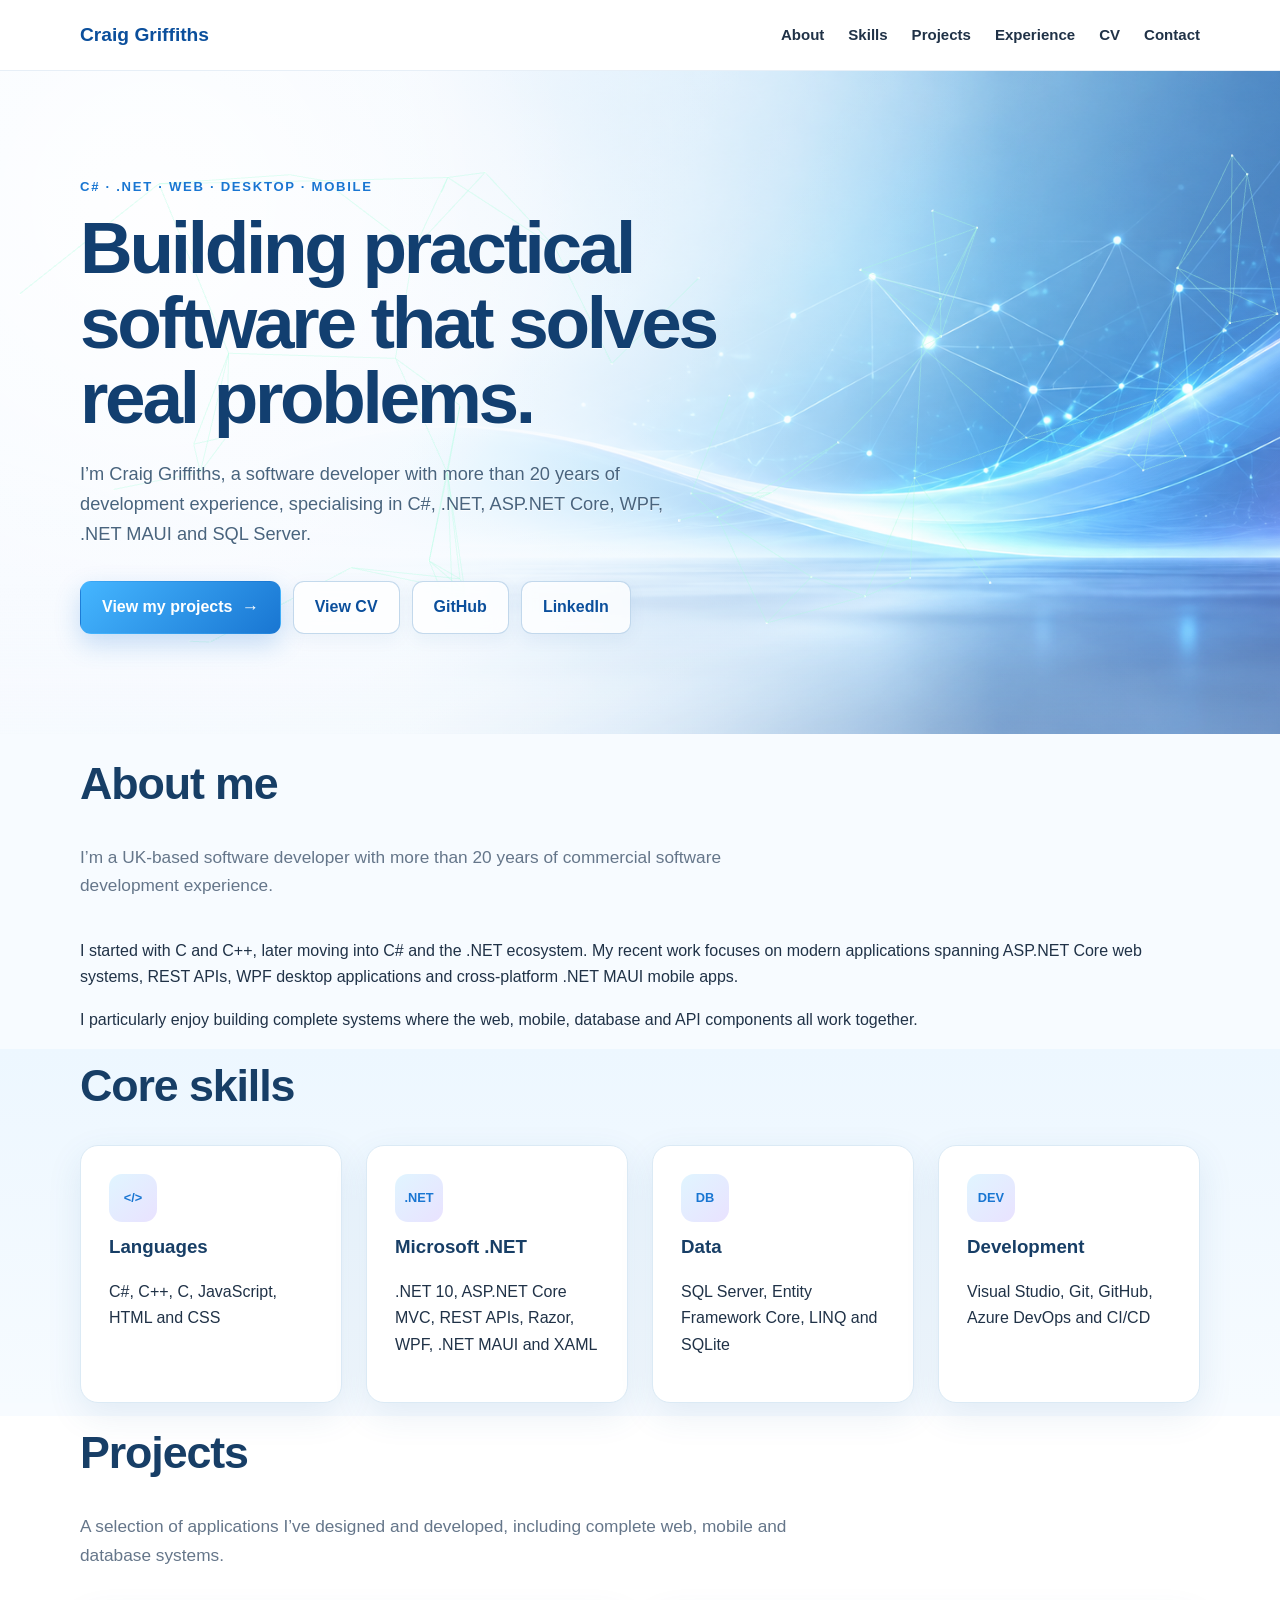
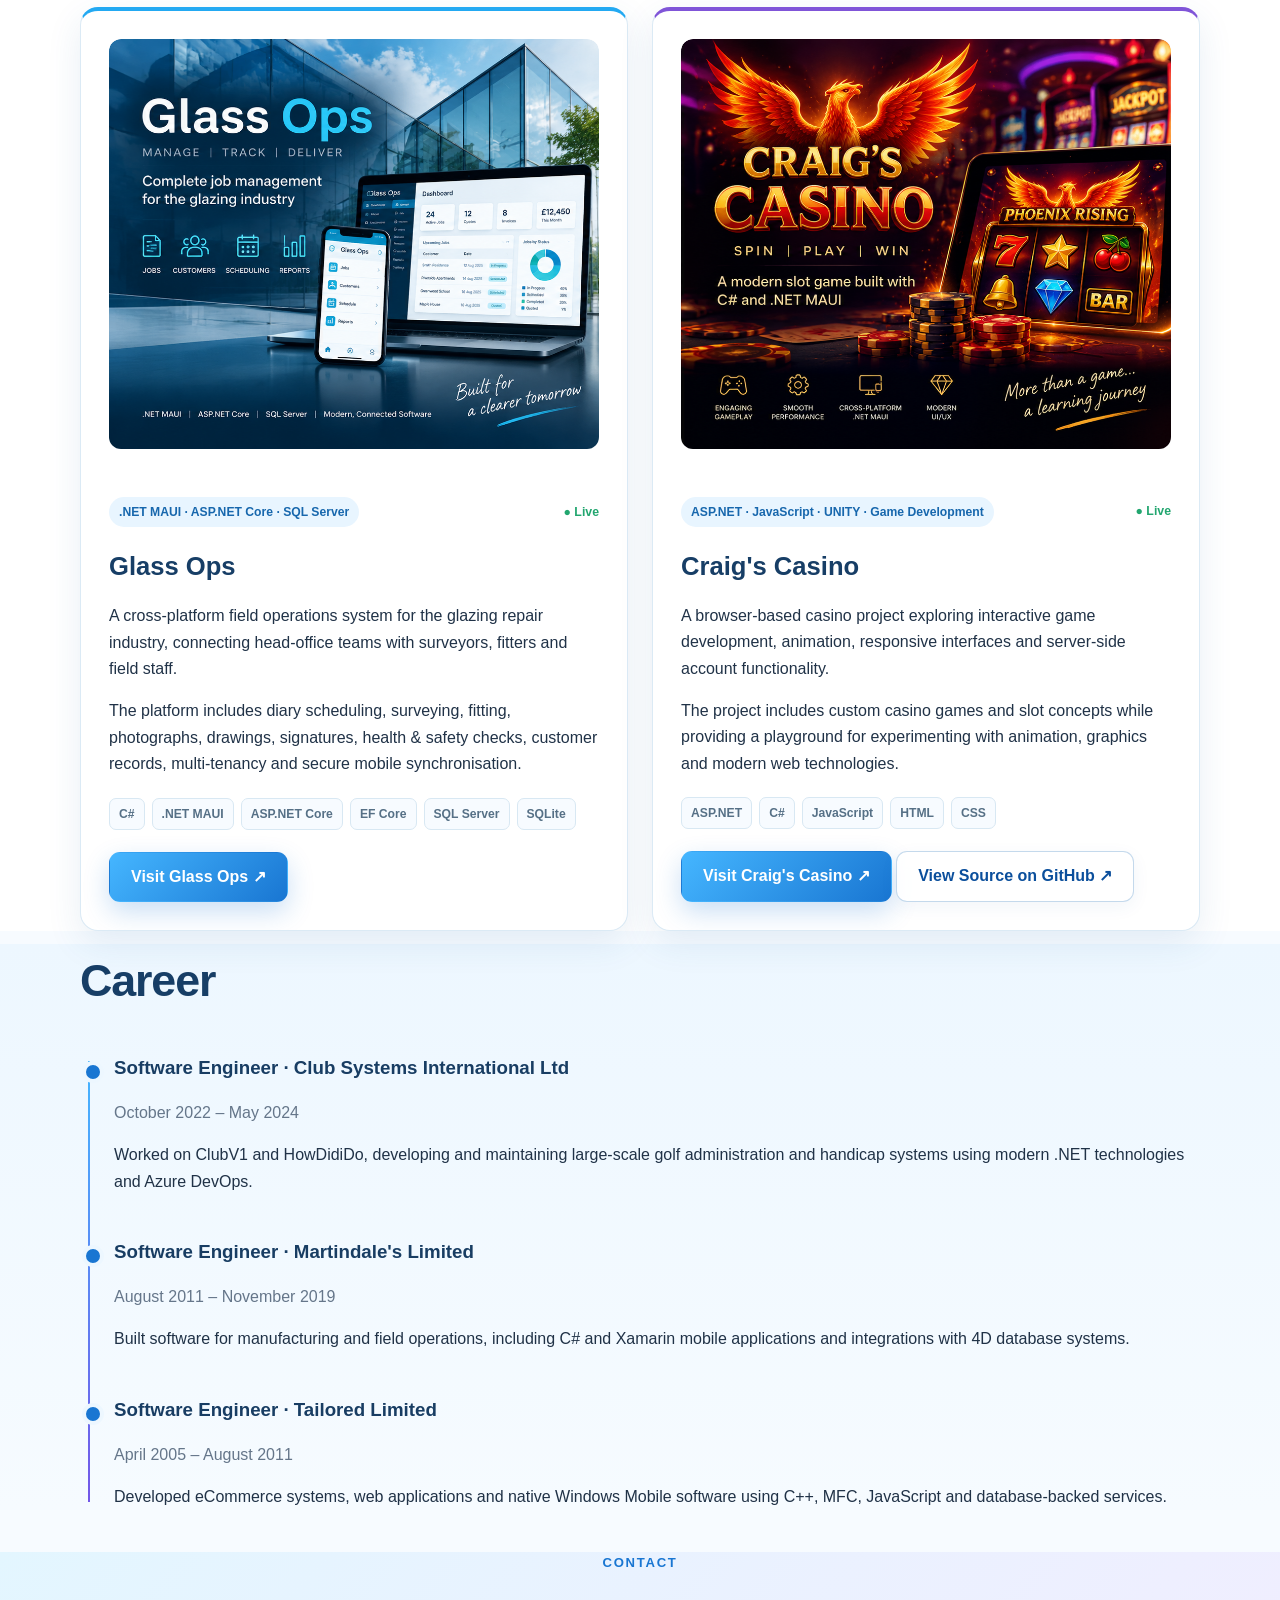
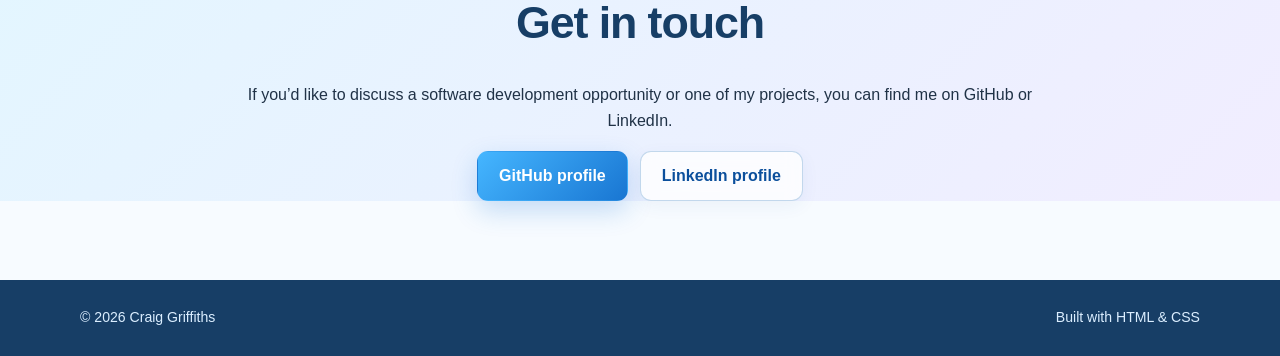
==== commit 2fd959b9: "source on github" ====
--- a/index.html
+++ b/index.html
@@ -349,6 +349,13 @@
                                 Visit Craig's Casino ↗
                             </a>
 
+                            <a class="button"
+                               href="https://github.com/craiggriffiths2007/Craigs-Casino"
+                               target="_blank"
+                               rel="noopener">
+                                View Source on GitHub ↗
+                            </a>
+
                         </div>
 
                     </article>
--- a/style.css
+++ b/style.css
@@ -281,11 +281,6 @@
     transform: translateX(3px);
 }
 
-.casino-button {
-    border-color: transparent;
-    background: linear-gradient(135deg, #9b6cf0, var(--casino-dark));
-    color: white;
-}
 
 /* SECTIONS */
 
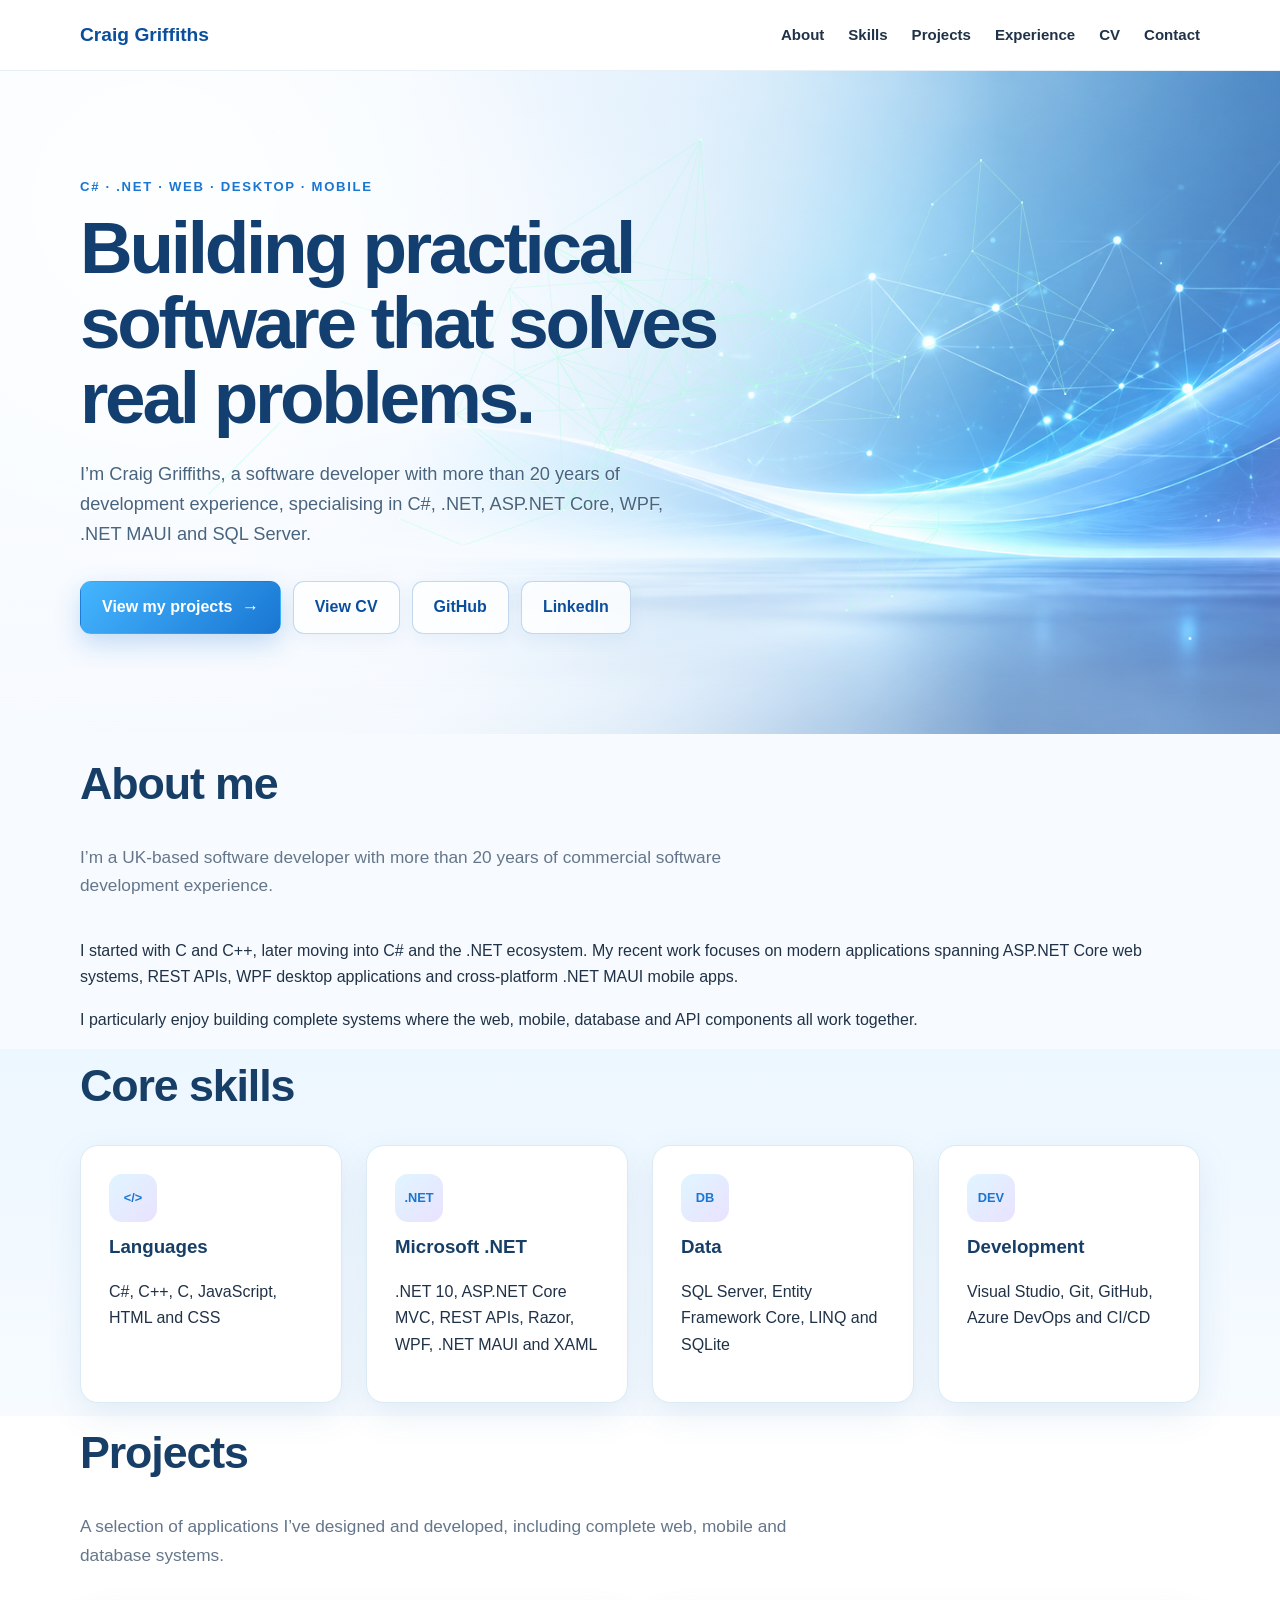
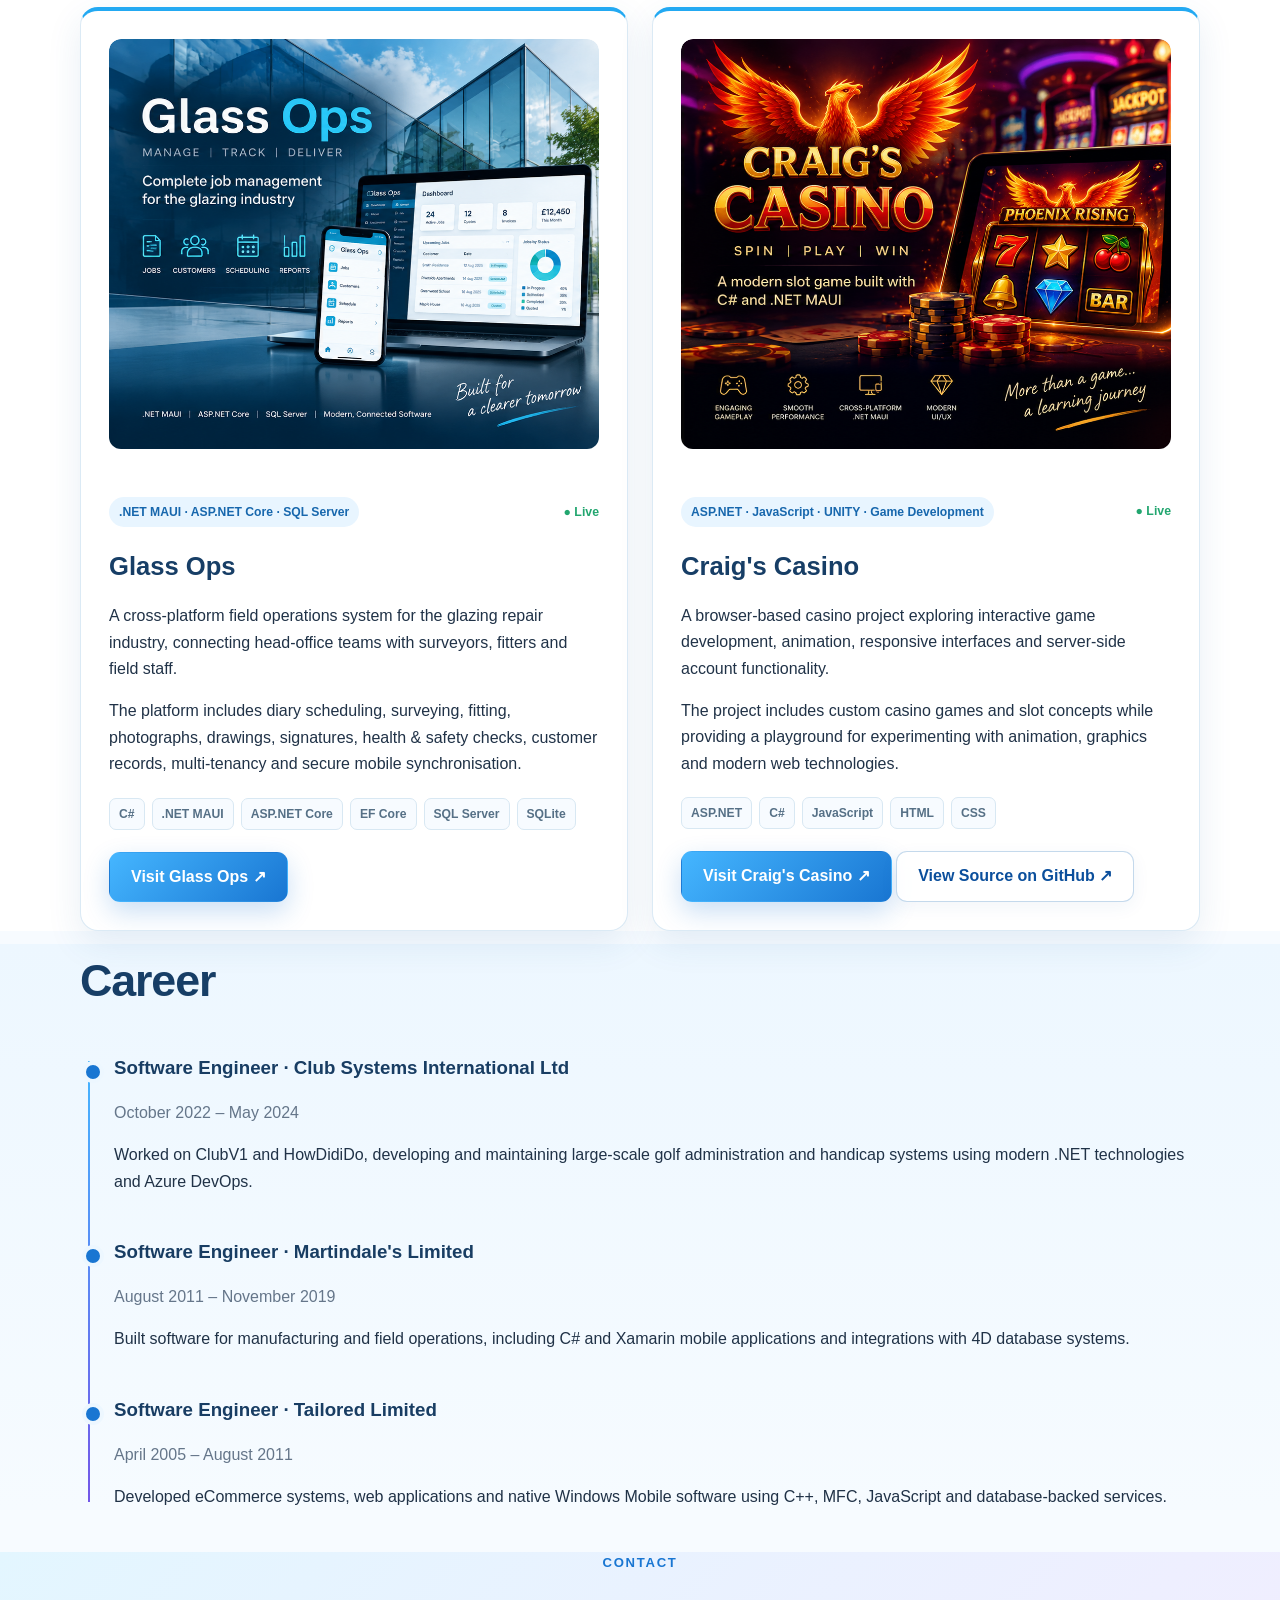
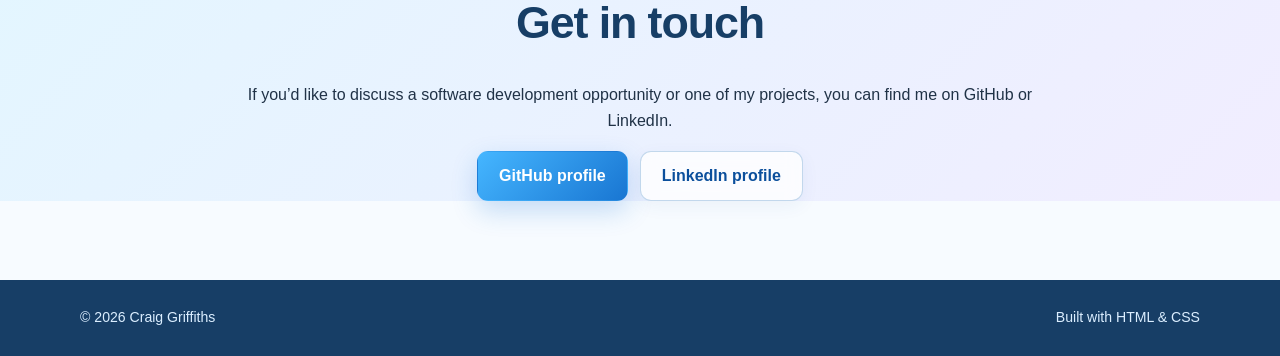
==== commit 4291b8c7: "casino same as glassops" ====
--- a/index.html
+++ b/index.html
@@ -290,7 +290,7 @@
 
 
                     <!-- CRAIG'S CASINO -->
-                    <article class="card project-card casino-project">
+                    <article class="card project-card featured-project">
 
                         <div class="project-image">
                             <a href="https://craigscasino.runasp.net/"
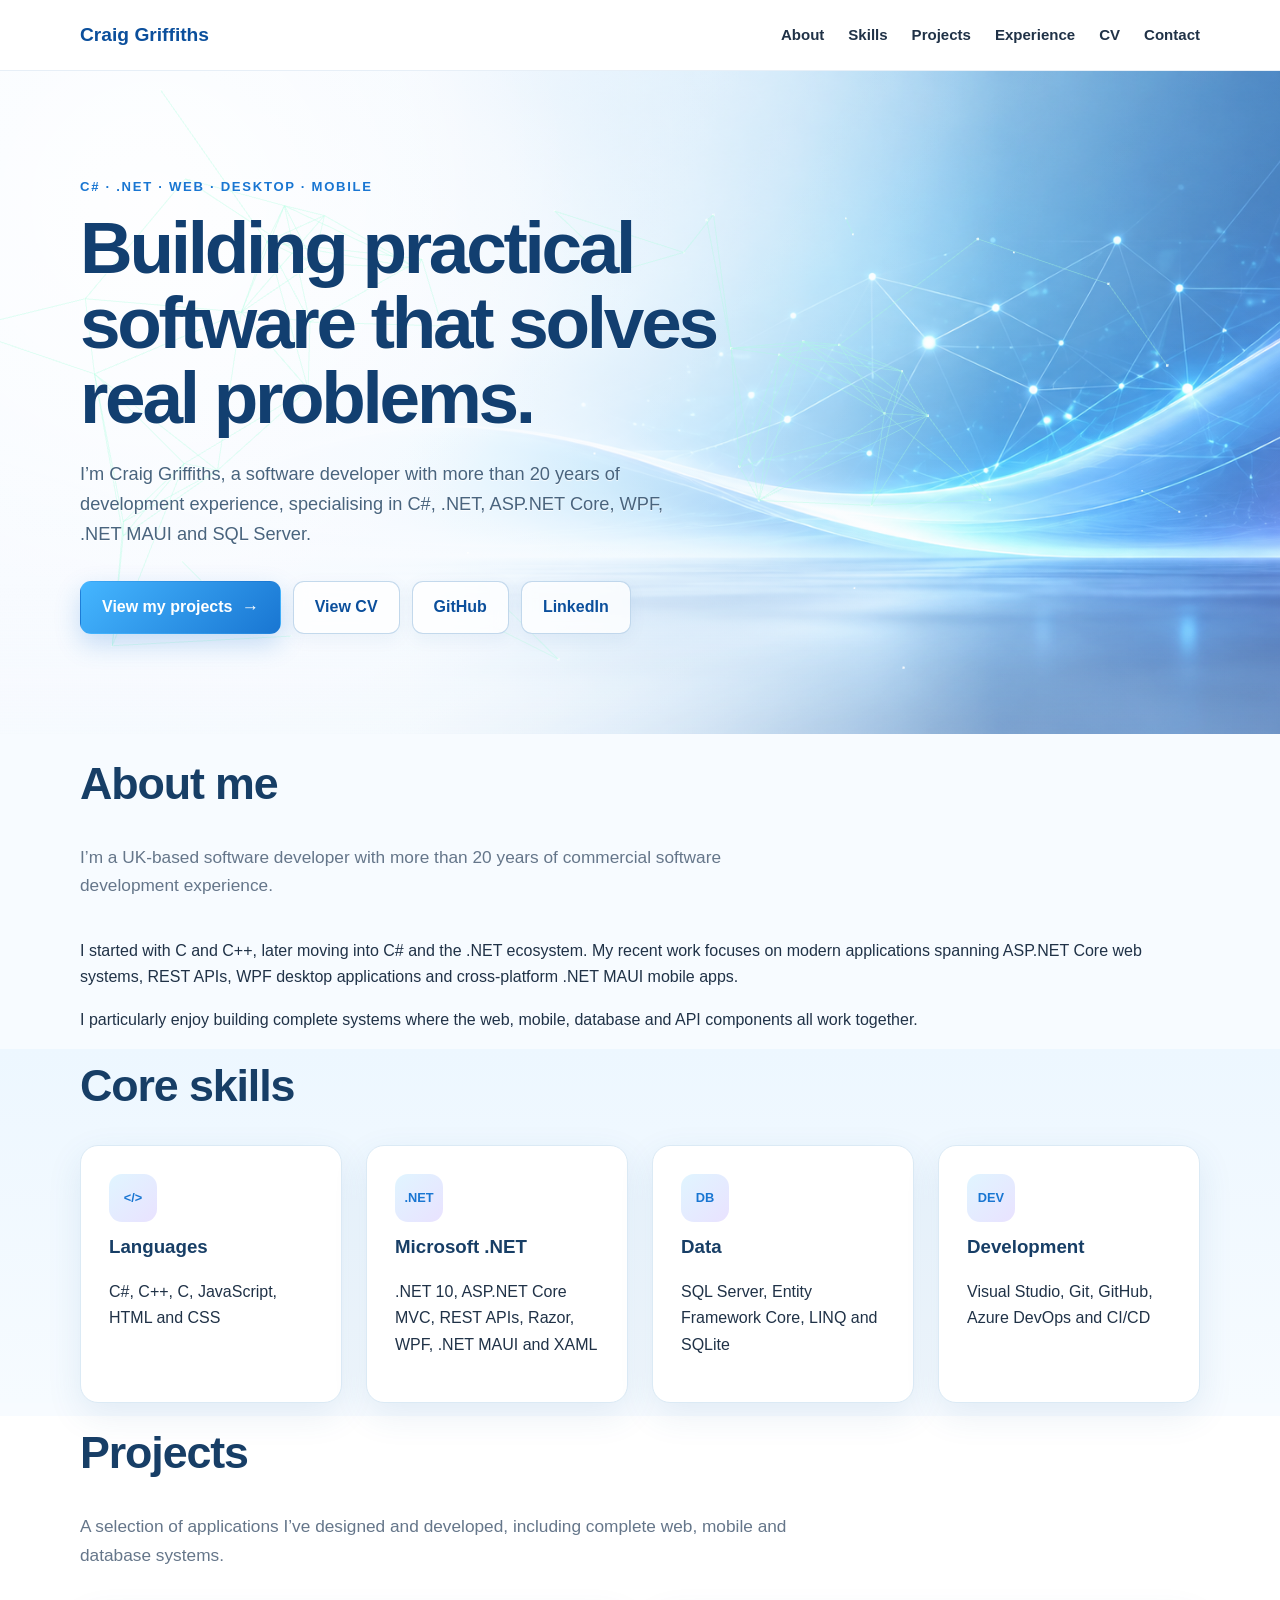
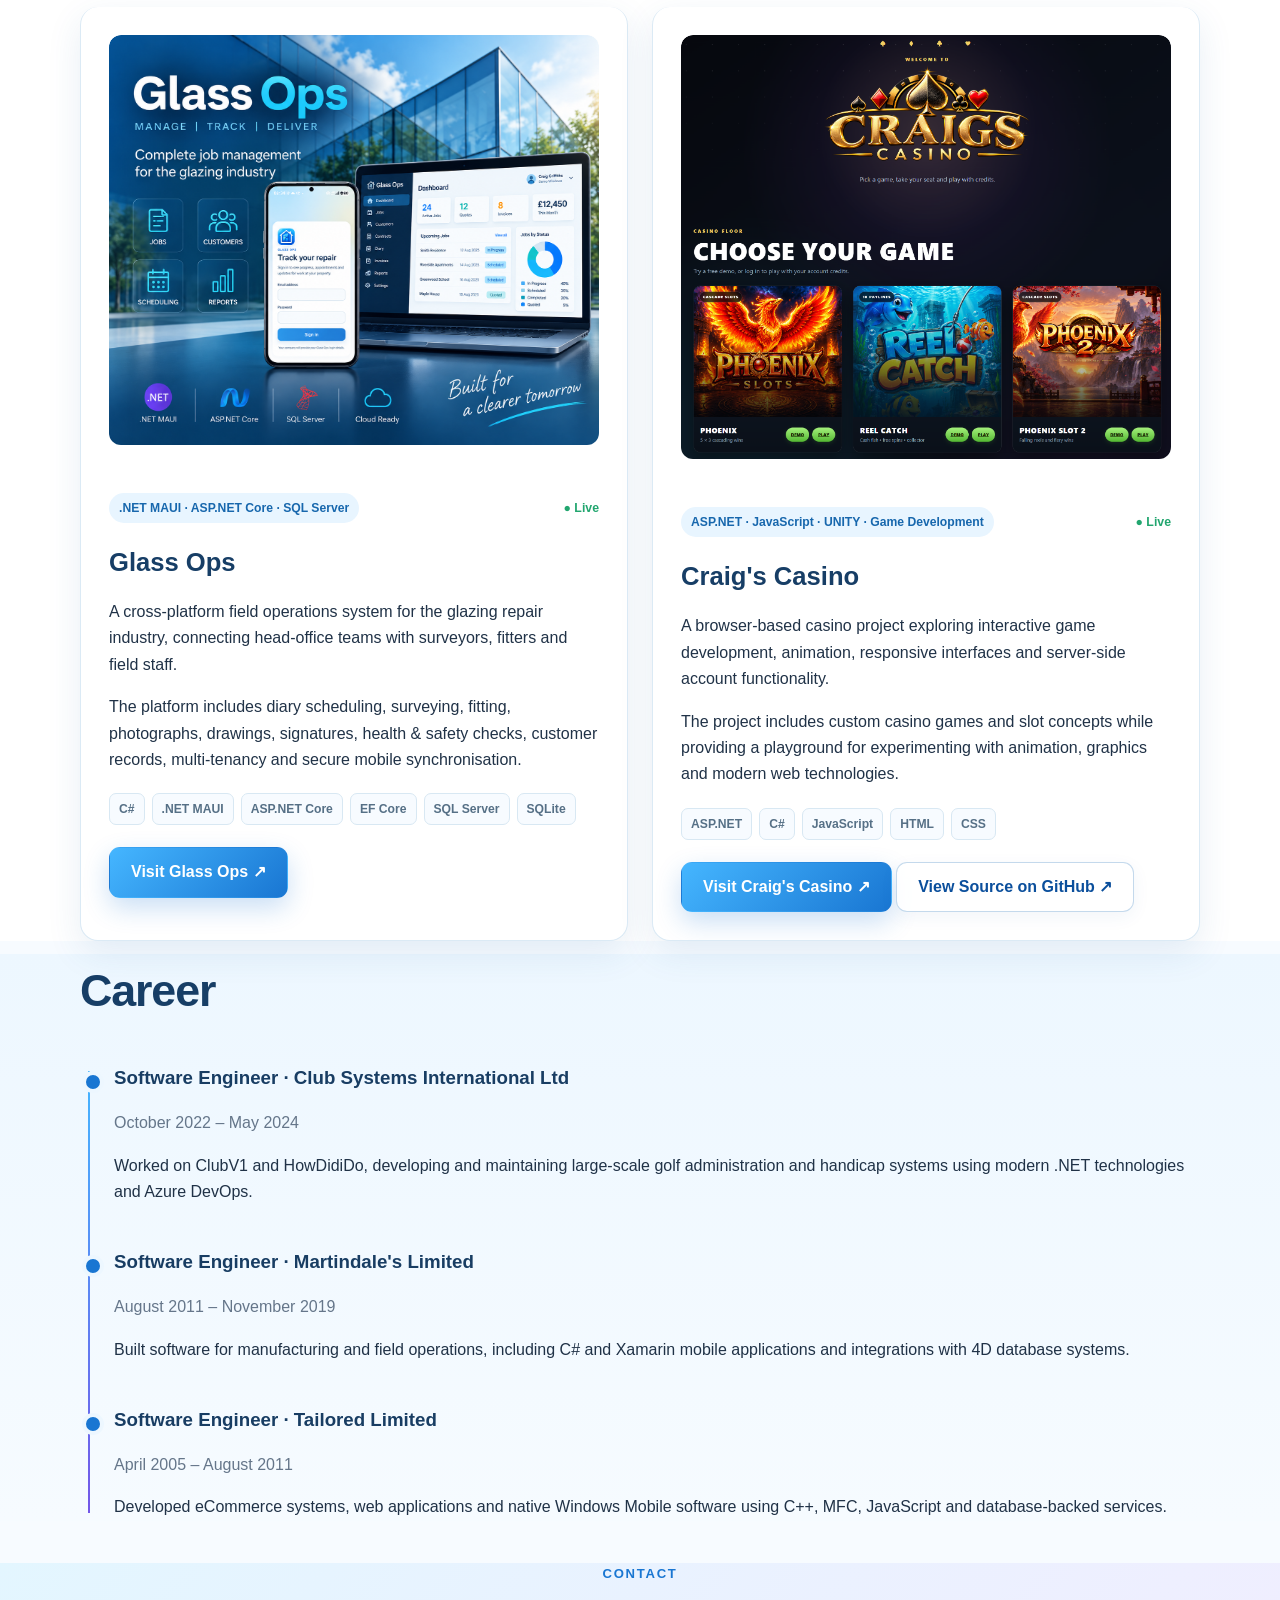
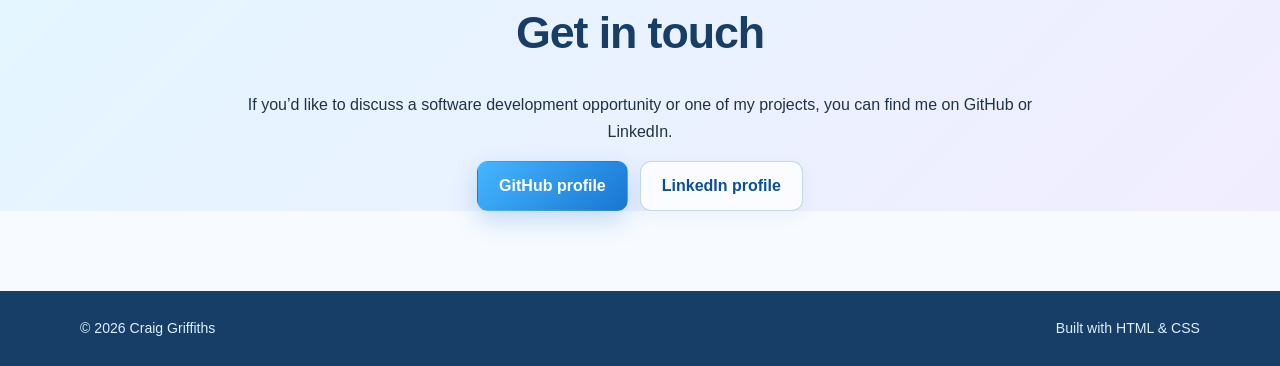
==== commit 6447ecc2: "links updated" ====
--- a/index.html
+++ b/index.html
@@ -9,14 +9,14 @@
     <meta name="description"
           content="Craig Griffiths - .NET Software Developer with over 20 years of experience in C#, ASP.NET Core, .NET MAUI, WPF, SQL Server and software development." />
 
-    <link rel="canonical" href="https://glassops.co.uk/" />
+    <link rel="canonical" href="https://craiggriffiths.co.uk/" />
 
     <meta property="og:title"
           content="Craig Griffiths | .NET Software Developer" />
     <meta property="og:description"
           content=".NET Software Developer specialising in C#, ASP.NET Core, .NET MAUI, WPF and SQL Server." />
     <meta property="og:url"
-          content="https://glassops.co.uk/" />
+          content="https://craiggriffiths.co.uk/" />
     <meta property="og:type"
           content="website" />
 
--- a/style.css
+++ b/style.css
@@ -365,11 +365,7 @@
 }
 
 .featured-project {
-    border-top: 4px solid #23a9f2;
-}
-
-.casino-project {
-    border-top: 4px solid var(--casino);
+    border-top: none;
 }
 
 .project-top {
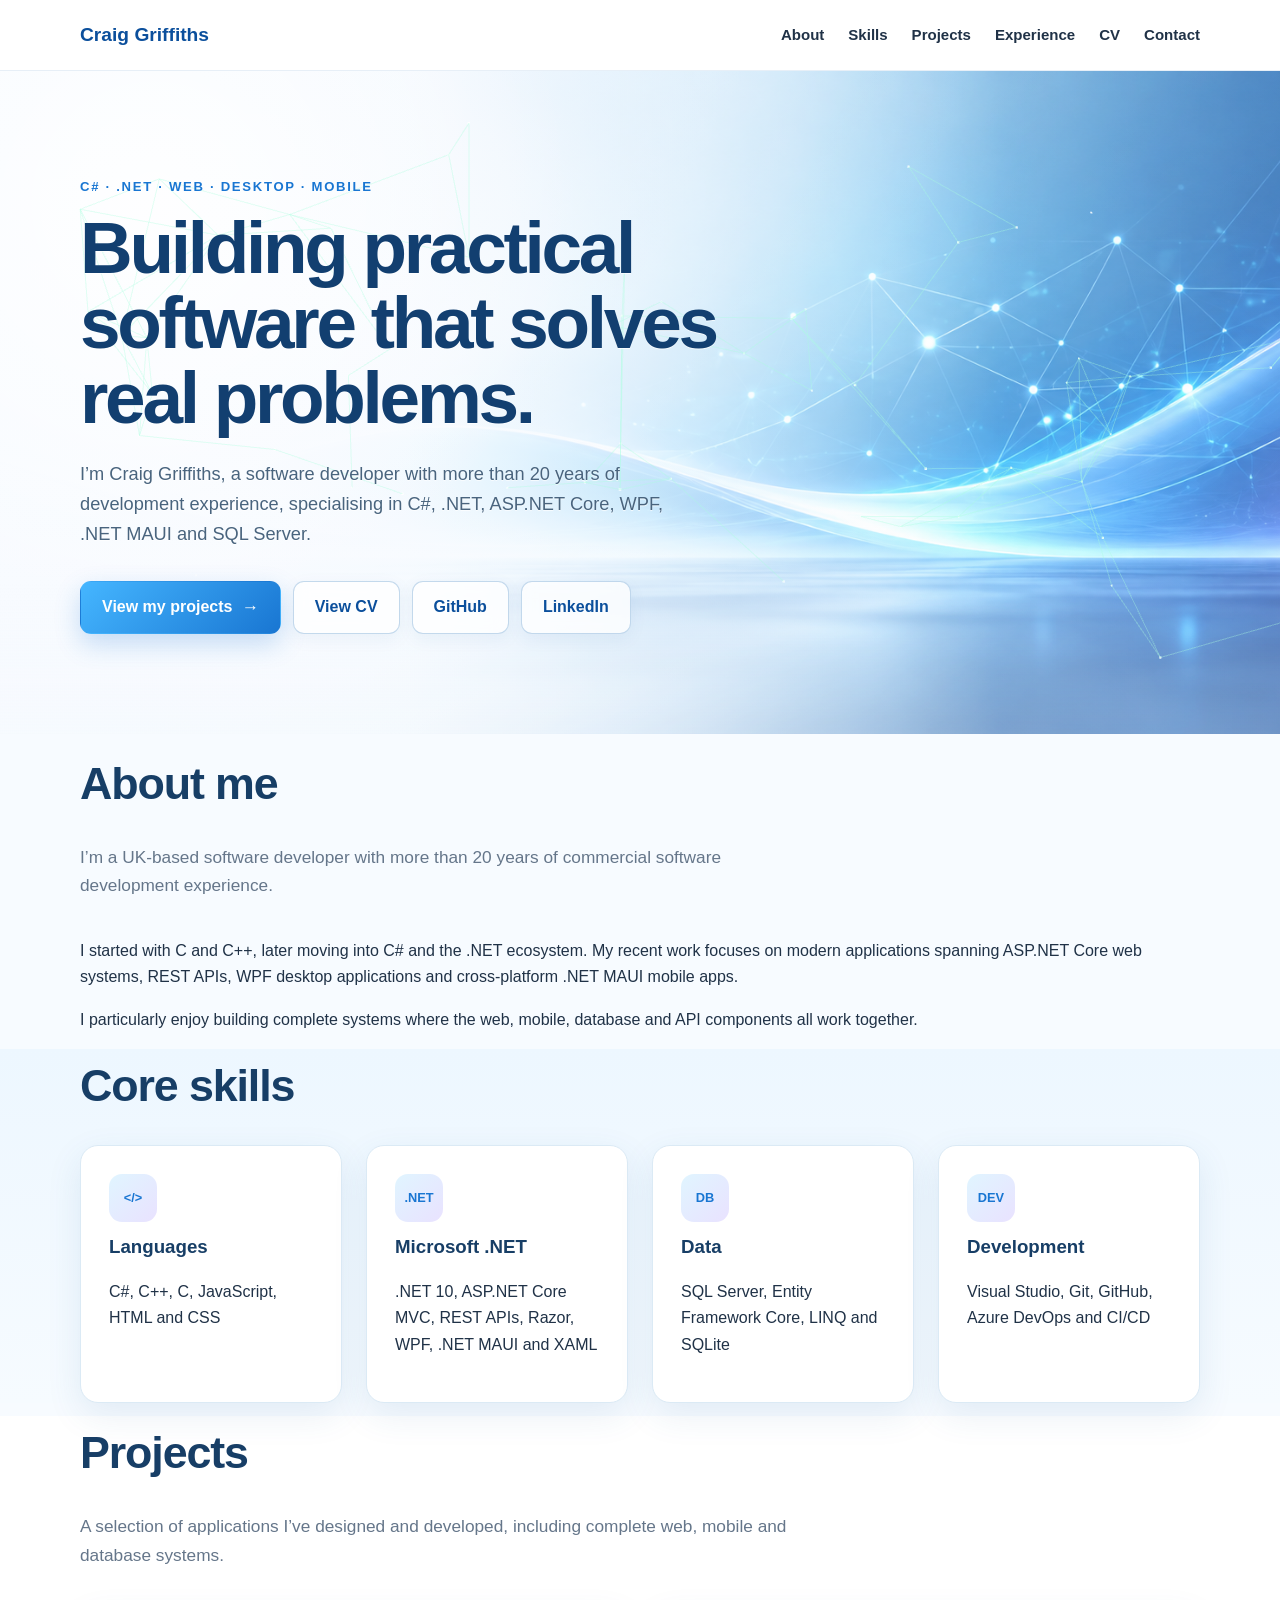
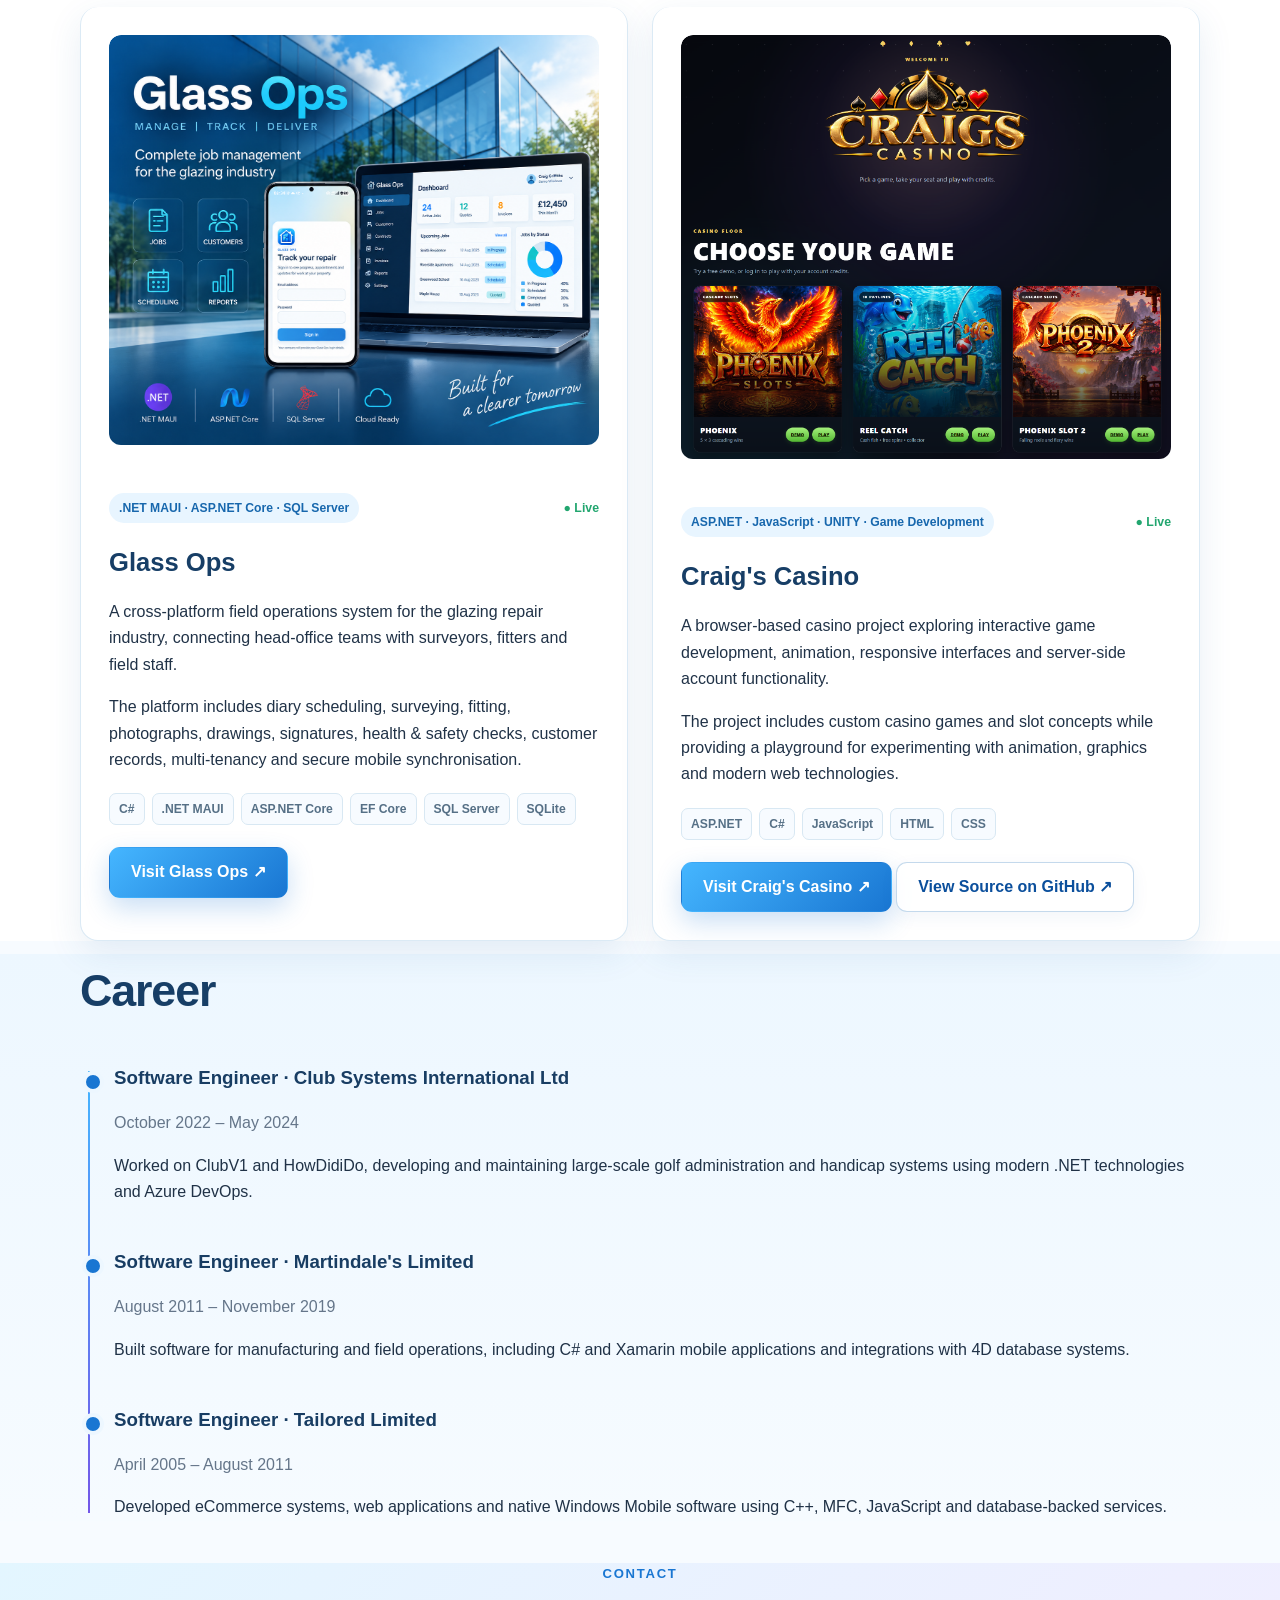
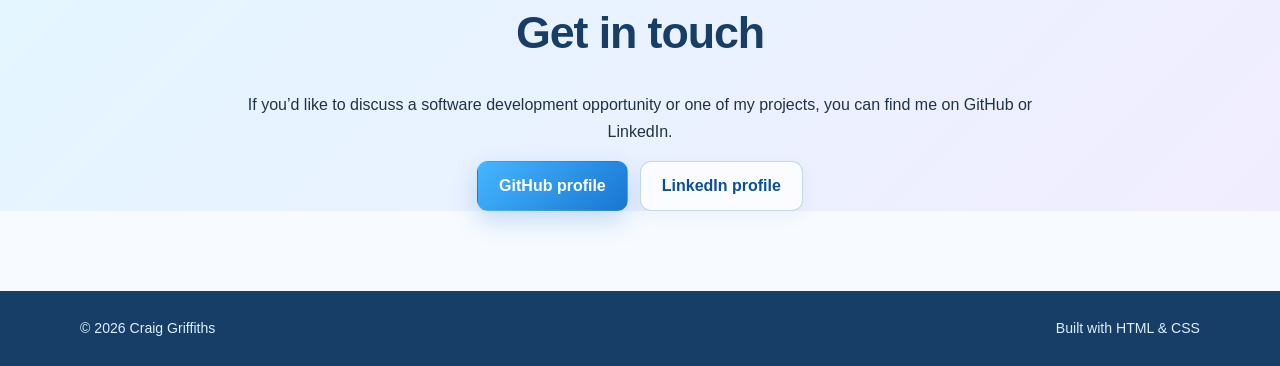
==== commit d6ae8d95: "updated links" ====
--- a/index.html
+++ b/index.html
@@ -225,7 +225,7 @@
                     <article class="card project-card featured-project">
 
                         <div class="project-image">
-                            <a href="https://glassops.runasp.net/"
+                            <a href="https://glassops.co.uk/"
                                target="_blank"
                                rel="noopener"
                                class="project-image-link">
@@ -278,7 +278,7 @@
                         <div class="project-actions">
 
                             <a class="button primary"
-                               href="https://glassops.runasp.net/"
+                               href="https://glassops.co.uk/"
                                target="_blank"
                                rel="noopener">
                                 Visit Glass Ops ↗
